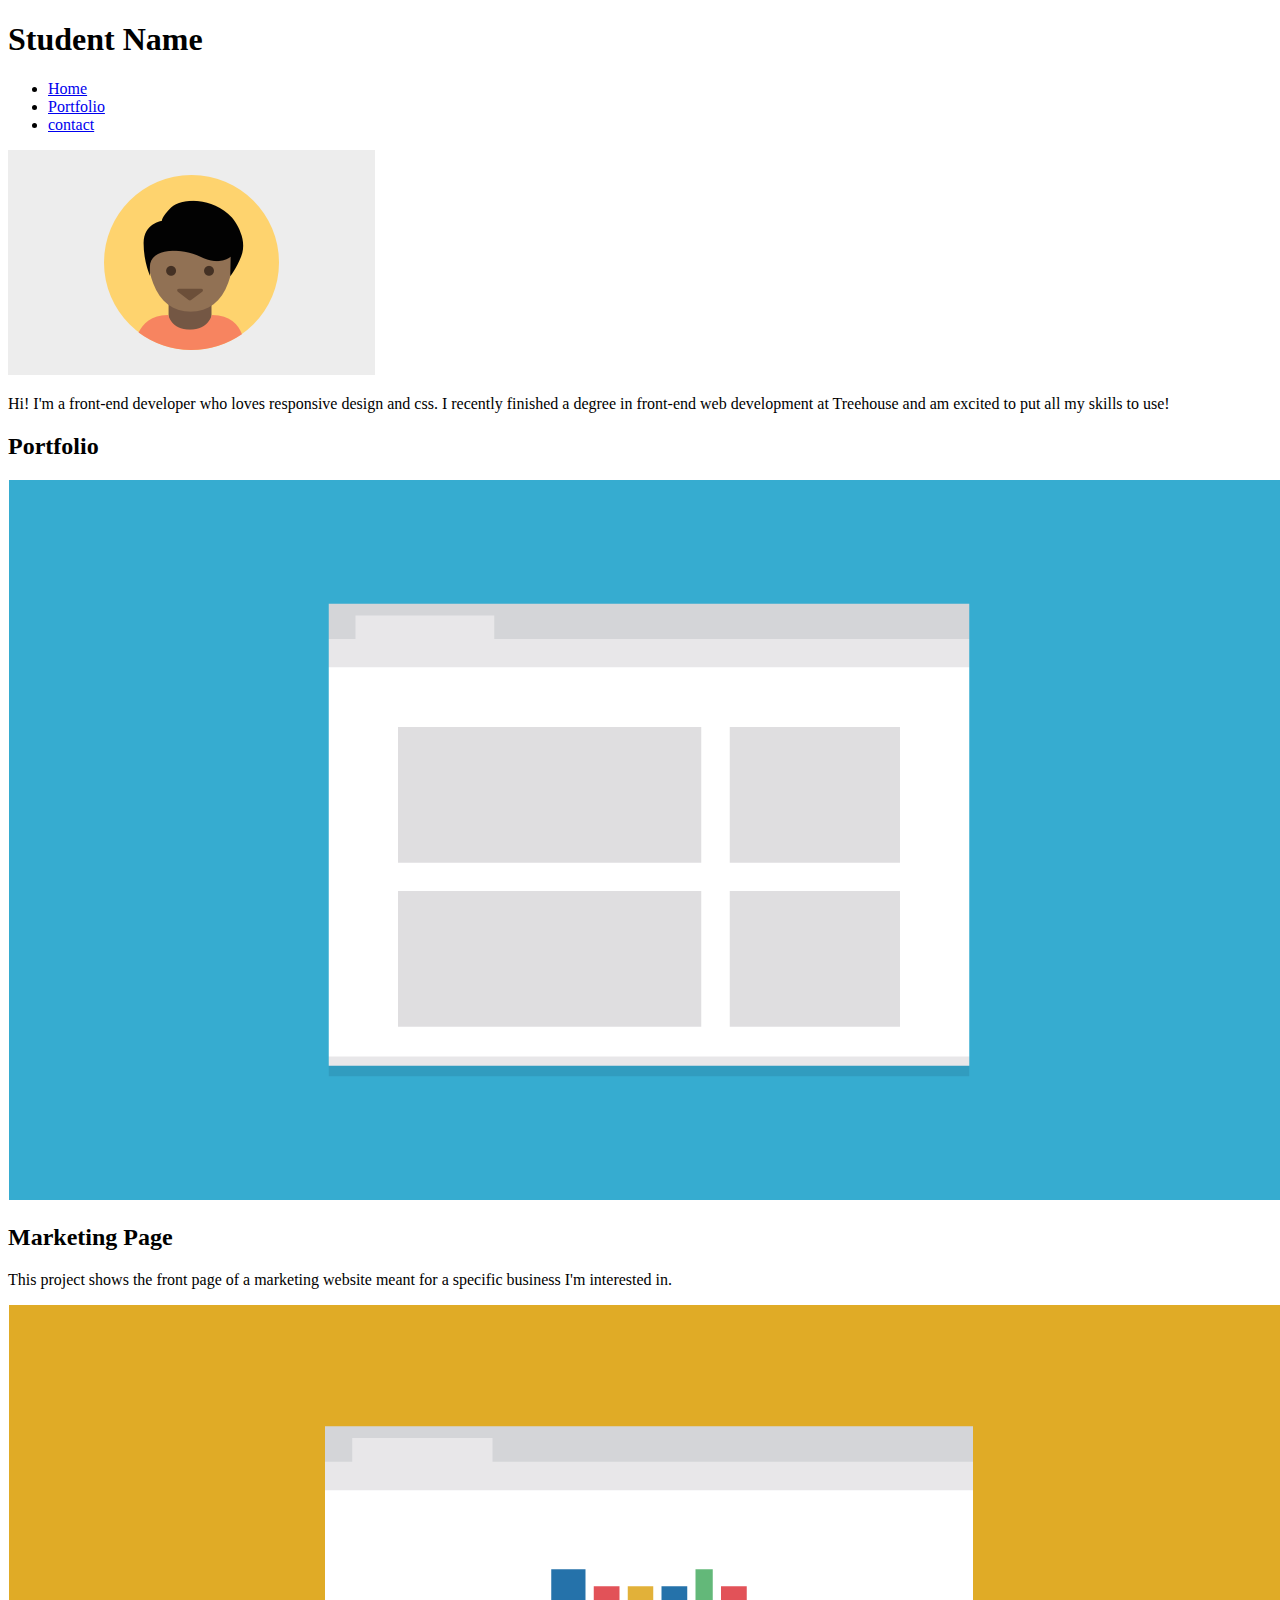
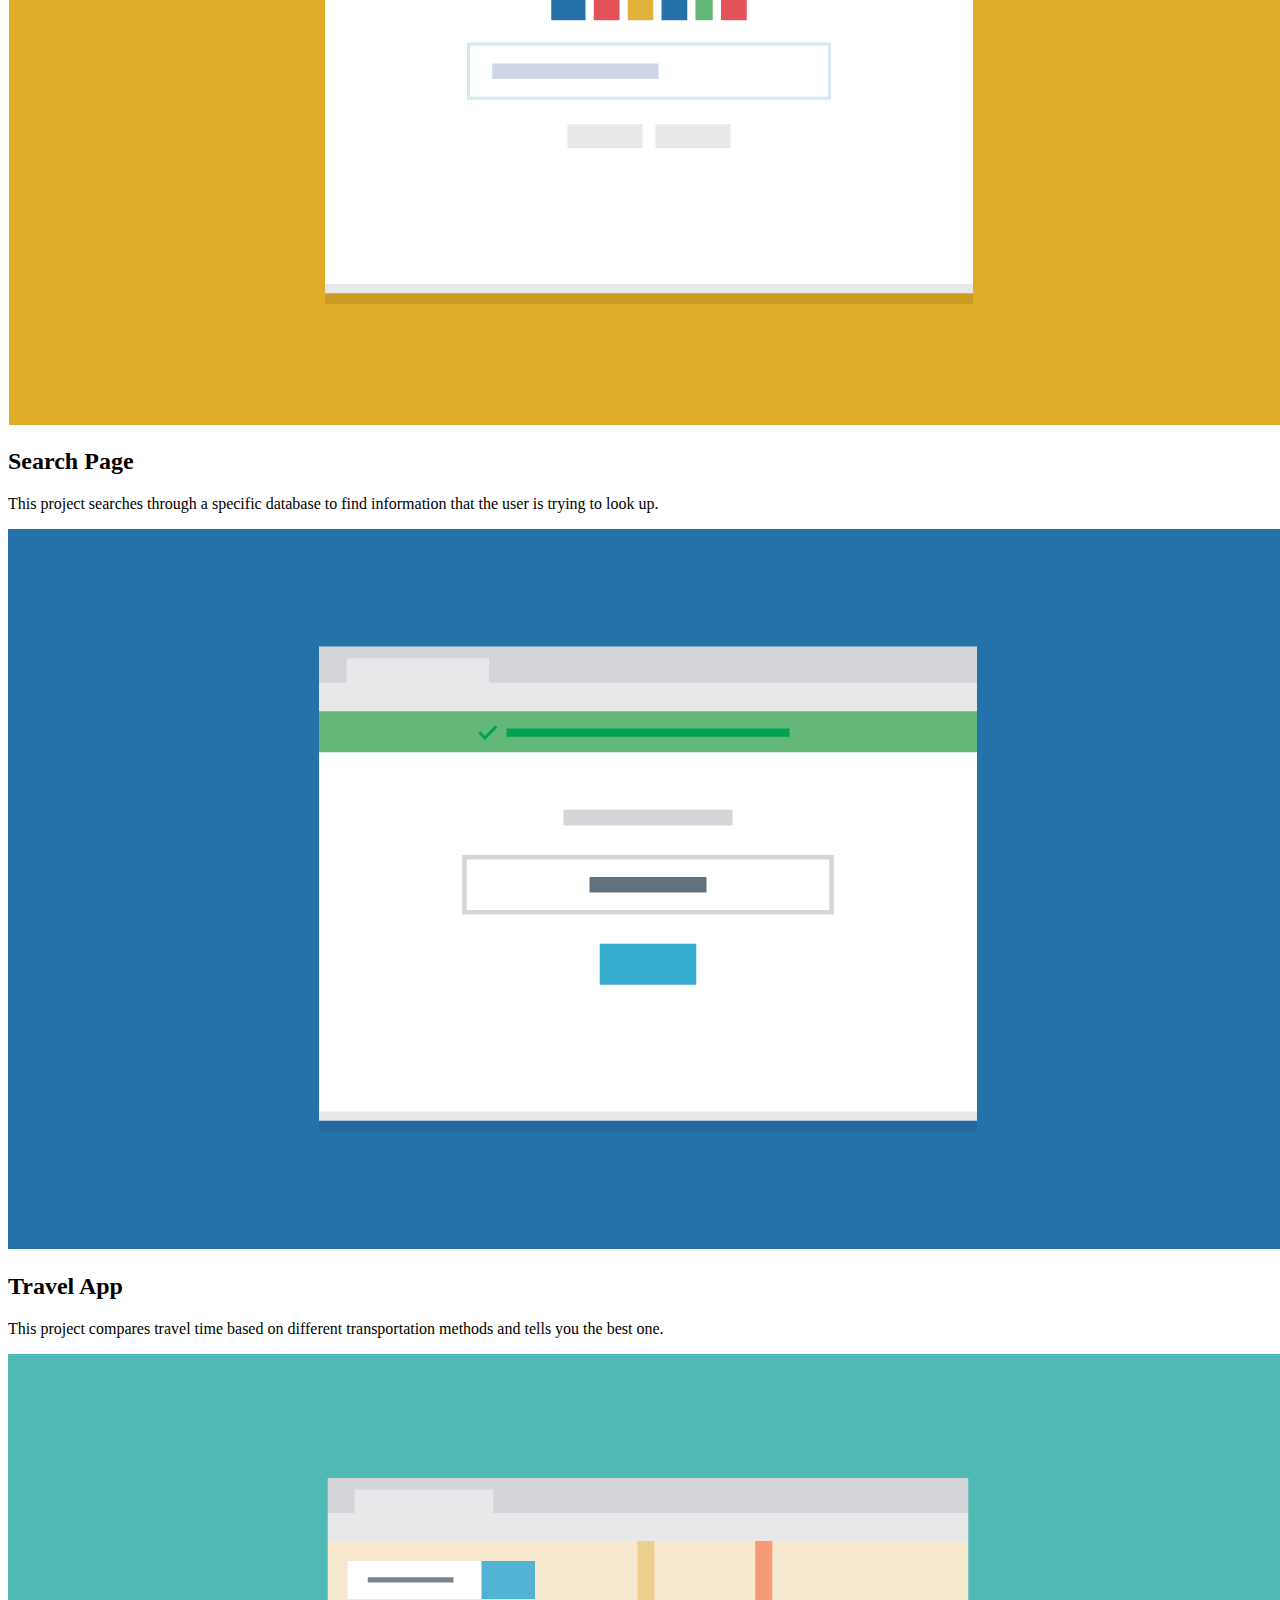
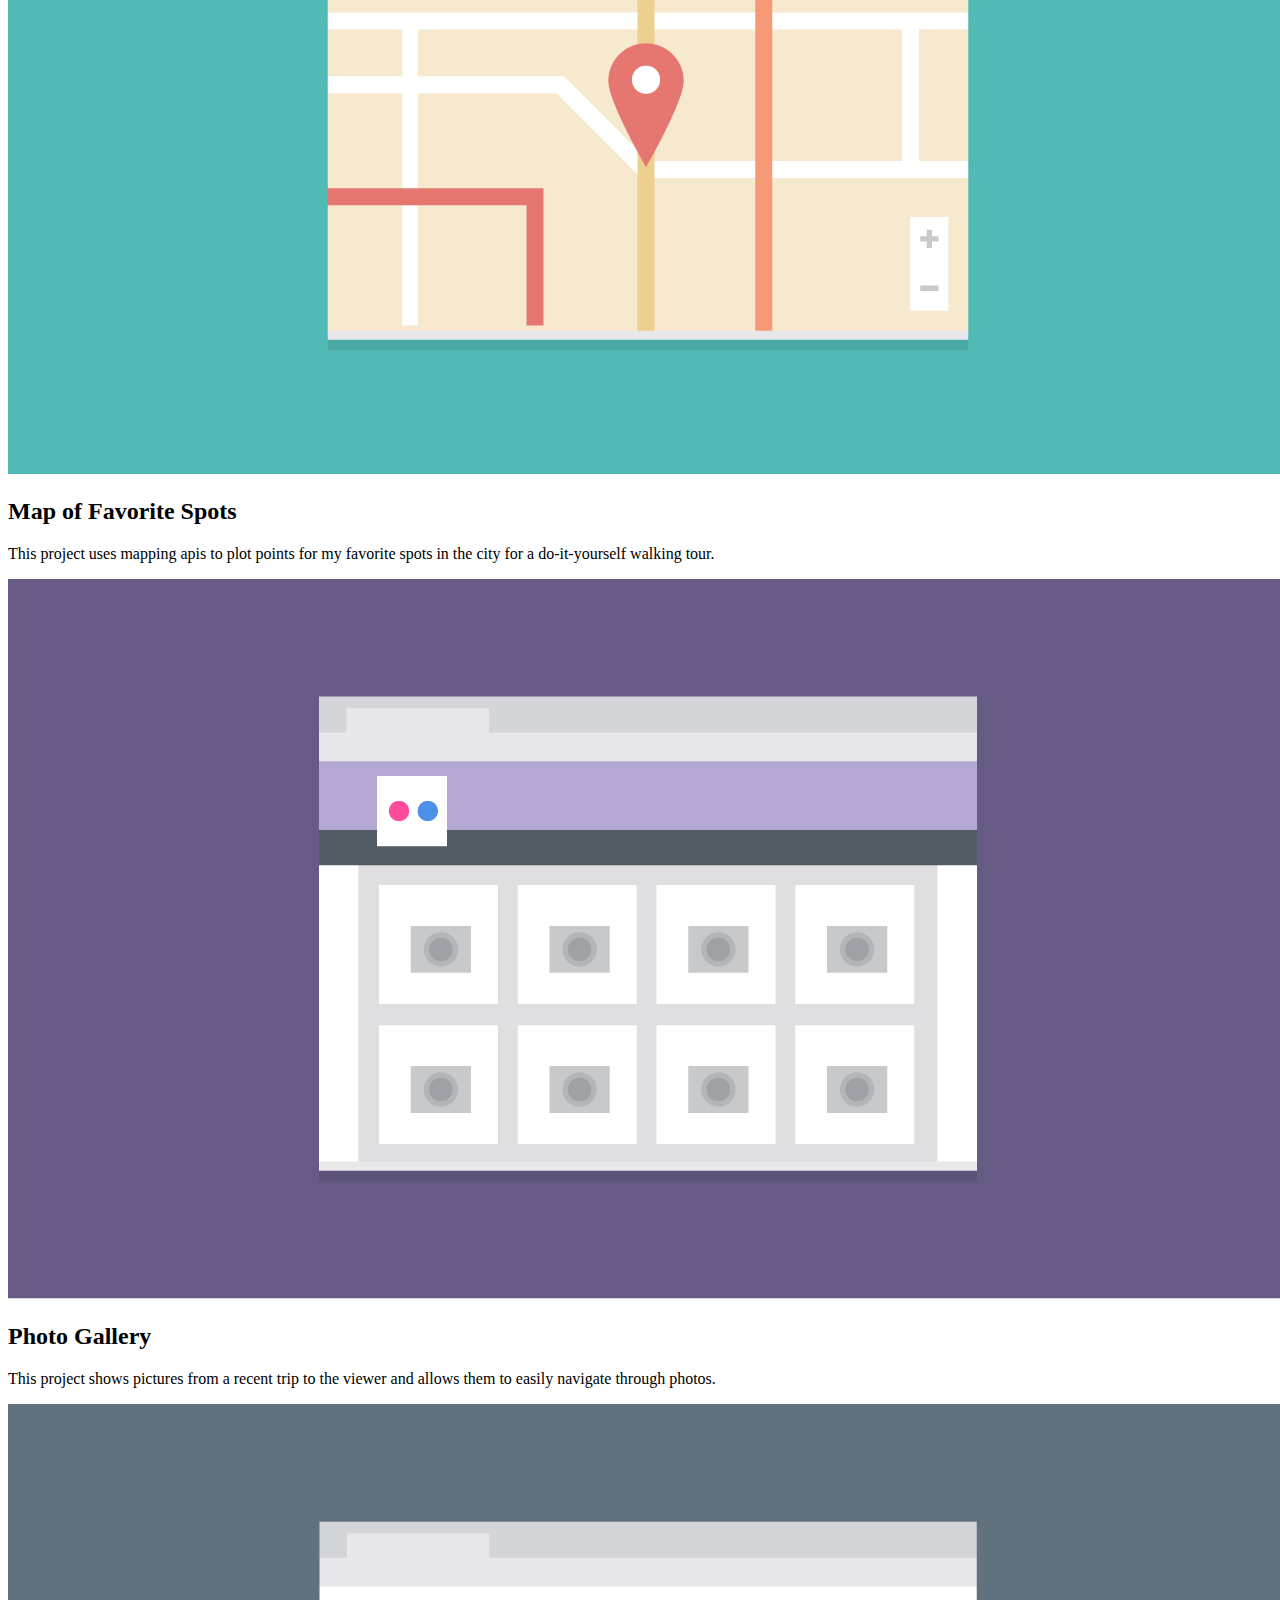
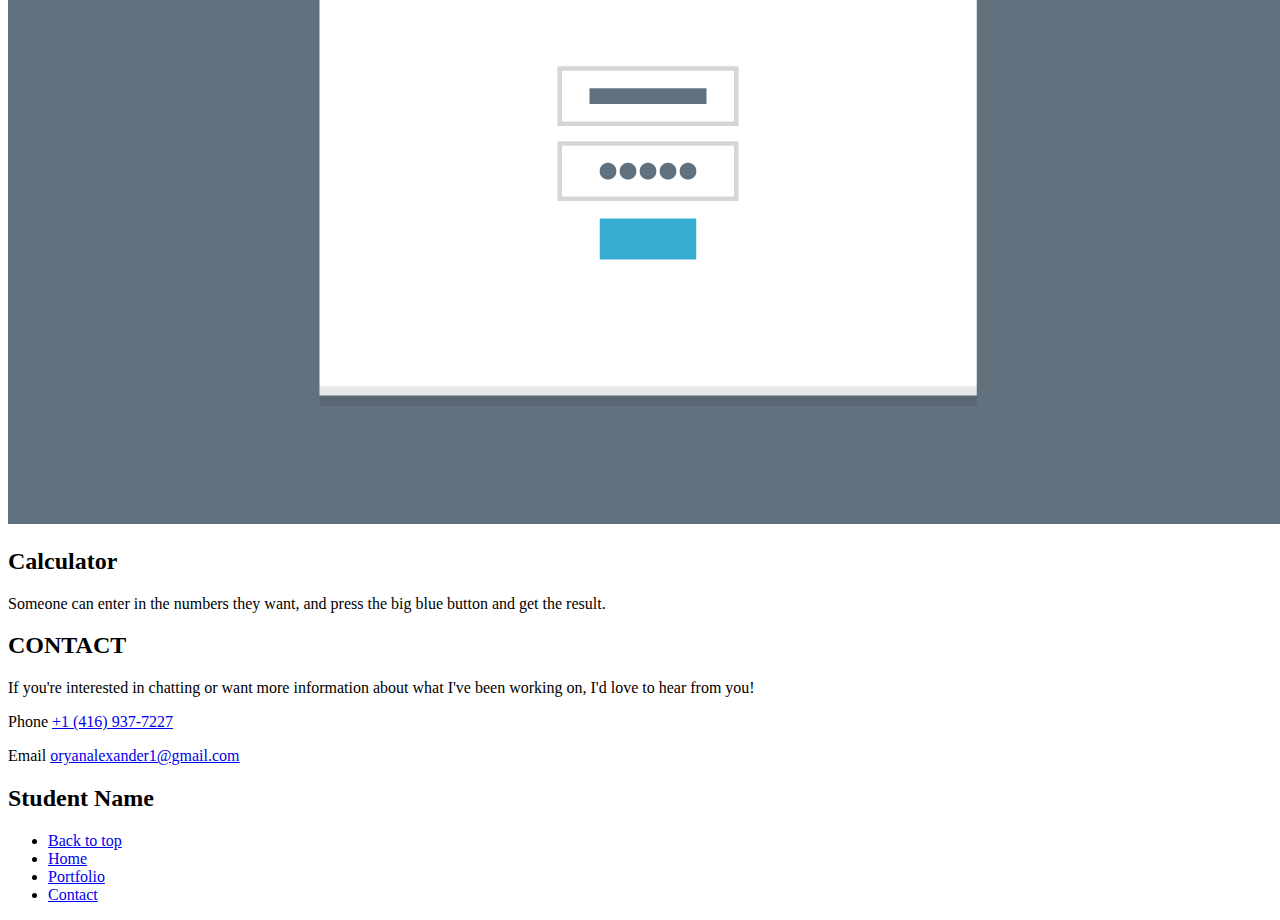
==== index.html @ 5a49d54a "Added structure to index.html" ====
<!DOCTYPE html>
<html lang="en">
  <head>
    <meta charset="UTF-8" />
    <meta name="viewport" content="width=device-width, initial-scale=1.0" />
    <link rel="stylesheet" href="css/styles.css" />
    <title>Responsive Layout</title>
  </head>
  <body>
    <!-- Header -->
    <header>
      <div>
        <h1>Student Name</h1>
        <!--Navigation-->
        <nav>
          <ul>
            <li><a href="#">Home</a></li>
            <li><a href="#">Portfolio</a></li>
            <li><a href="#">contact</a></li>
          </ul>
        </nav>
      </div>
      <!--Intro-->
      <div>
        <img src="images/responsive-layout-profile.png" alt="profile picture" />
        <p>
          Hi! I'm a front-end developer who loves responsive design and css. I
          recently finished a degree in front-end web development at Treehouse
          and am excited to put all my skills to use!
        </p>
      </div>
    </header>

    <!-- Main -->
    <main>
      <section>
        <h2>Portfolio</h2>
        <!--Portfolio-->
        <div>
          <img src="images/portfolio-1.png" alt="Marketing Page" />
          <h2>Marketing Page</h2>
          <p>
            This project shows the front page of a marketing website meant for a
            specific business I'm interested in.
          </p>
        </div>
        <div>
          <img src="images/portfolio-2.png" alt="Search Page" />
          <h2>Search Page</h2>
          <p>
            This project searches through a specific database to find
            information that the user is trying to look up.
          </p>
        </div>
        <div>
          <img src="images/portfolio-3.png" alt="Travel App" />
          <h2>Travel App</h2>
          <p>
            This project compares travel time based on different transportation
            methods and tells you the best one.
          </p>
        </div>
        <div>
          <img src="images/portfolio-4.png" alt="Map of Favorite Spots" />
          <h2>Map of Favorite Spots</h2>
          <p>
            This project uses mapping apis to plot points for my favorite spots
            in the city for a do-it-yourself walking tour.
          </p>
        </div>
        <div>
          <img src="images/portfolio-5.png" alt="Photo Gallery" />
          <h2>Photo Gallery</h2>
          <p>
            This project shows pictures from a recent trip to the viewer and
            allows them to easily navigate through photos.
          </p>
        </div>
        <div>
          <img src="images/portfolio-6.png" alt="Calculator" />
          <h2>Calculator</h2>
          <p>
            Someone can enter in the numbers they want, and press the big blue
            button and get the result.
          </p>
        </div>
      </section>
      <!--Contact-->
      <section class="contact">
        <h2>CONTACT</h2>
        <p>
          If you're interested in chatting or want more information about what
          I've been working on, I'd love to hear from you!
        </p>
        <p>Phone <a href="tel:14169377227">+1 (416) 937-7227</a></p>
        <p>
          Email
          <a href="mailto:oryanalexander1@gmail.com"
            >oryanalexander1@gmail.com</a
          >
        </p>
      </section>
    </main>

    <!-- Footer -->
    <footer>
      <h2>Student Name</h2>
      <!--Footer Nav-->
      <nav>
        <ul>
          <li><a href="#">Back to top</a></li>
          <li><a href="#">Home</a></li>
          <li><a href="#">Portfolio</a></li>
          <li><a href="#">Contact</a></li>
        </ul>
      </nav>
    </footer>
  </body>
</html>
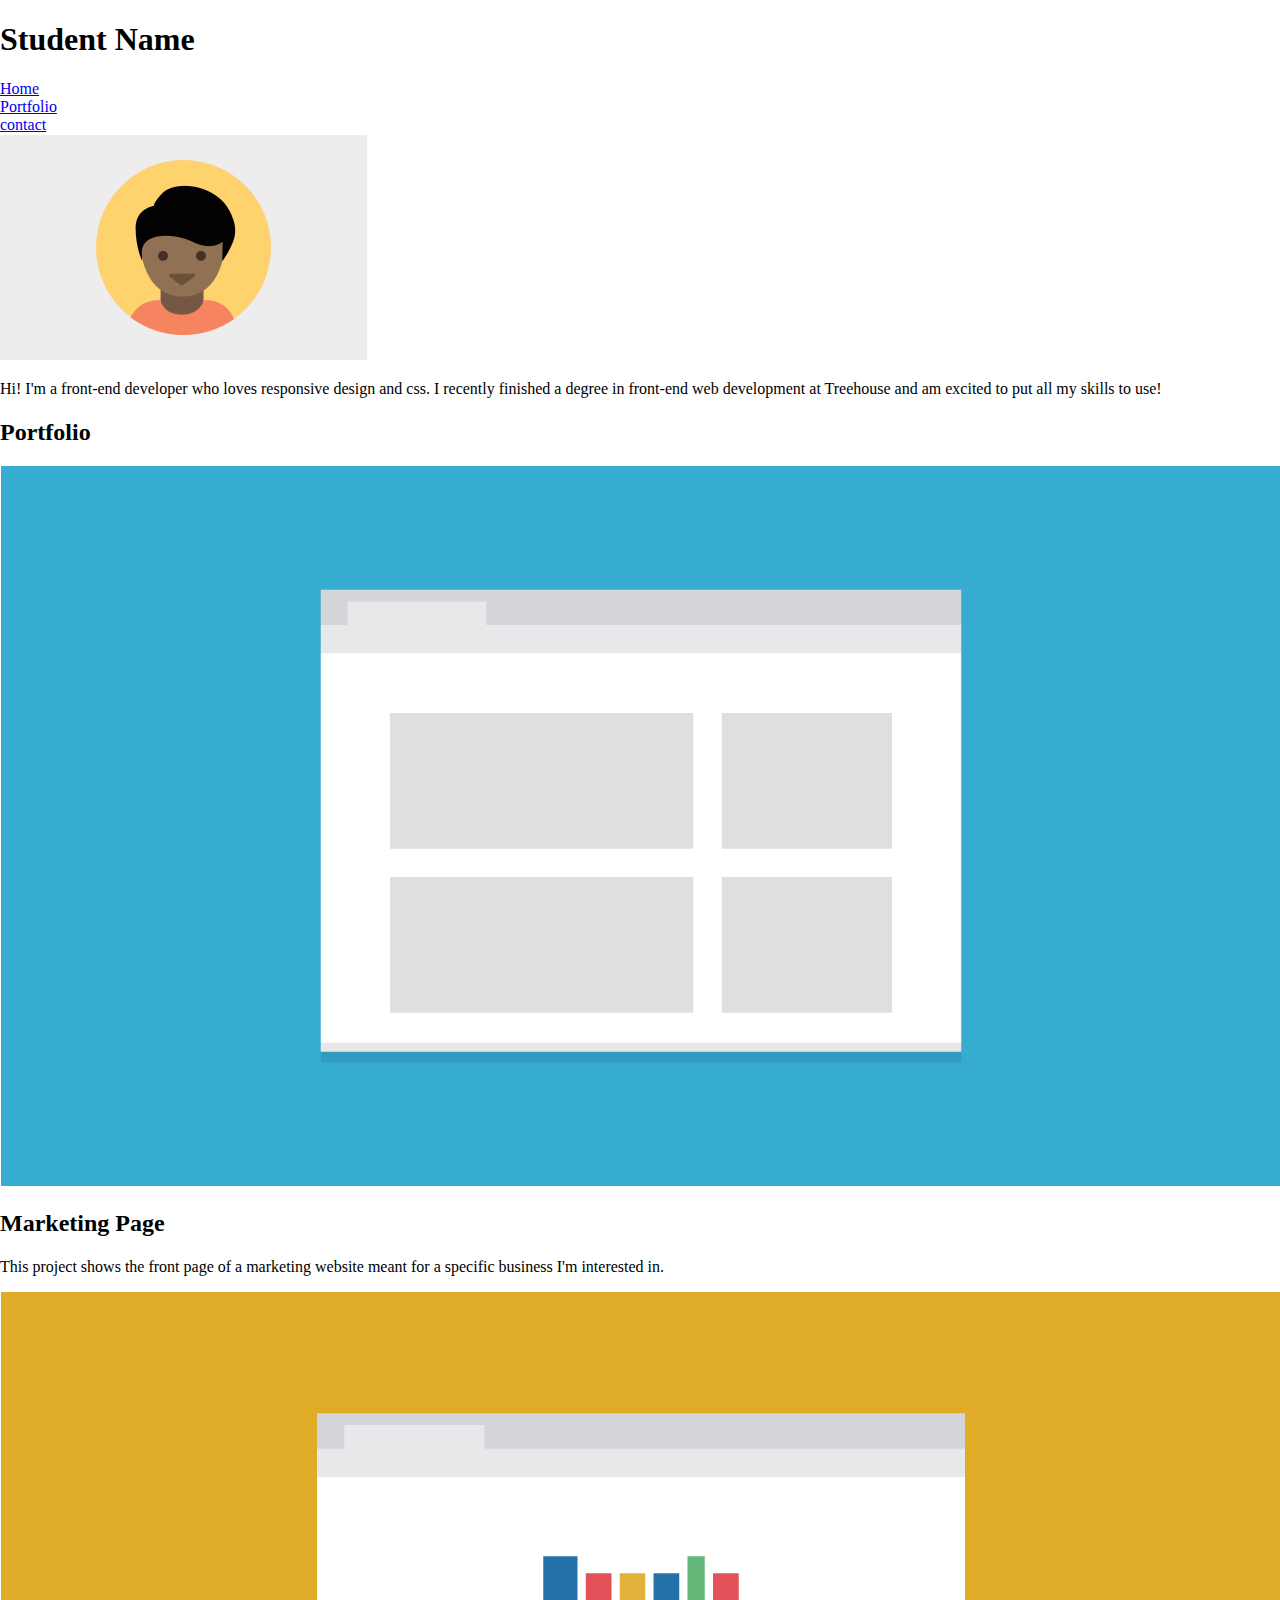
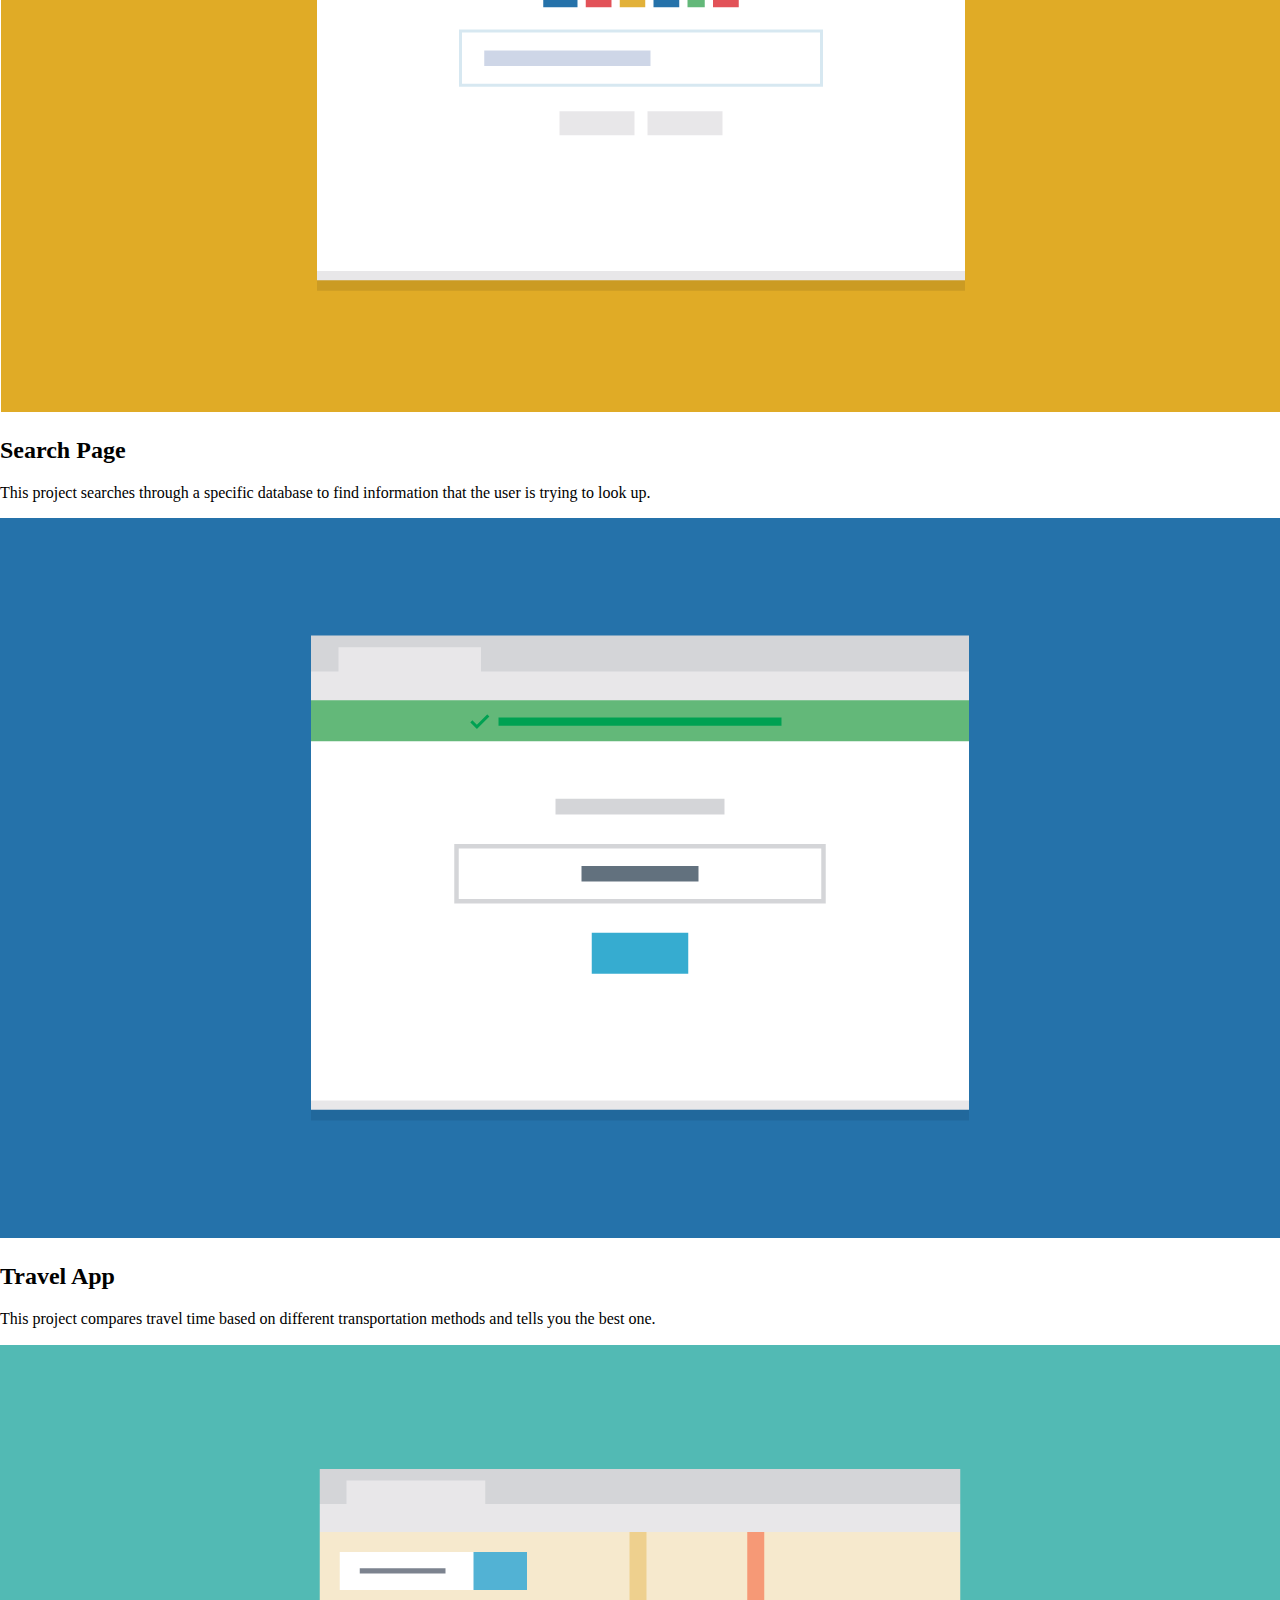
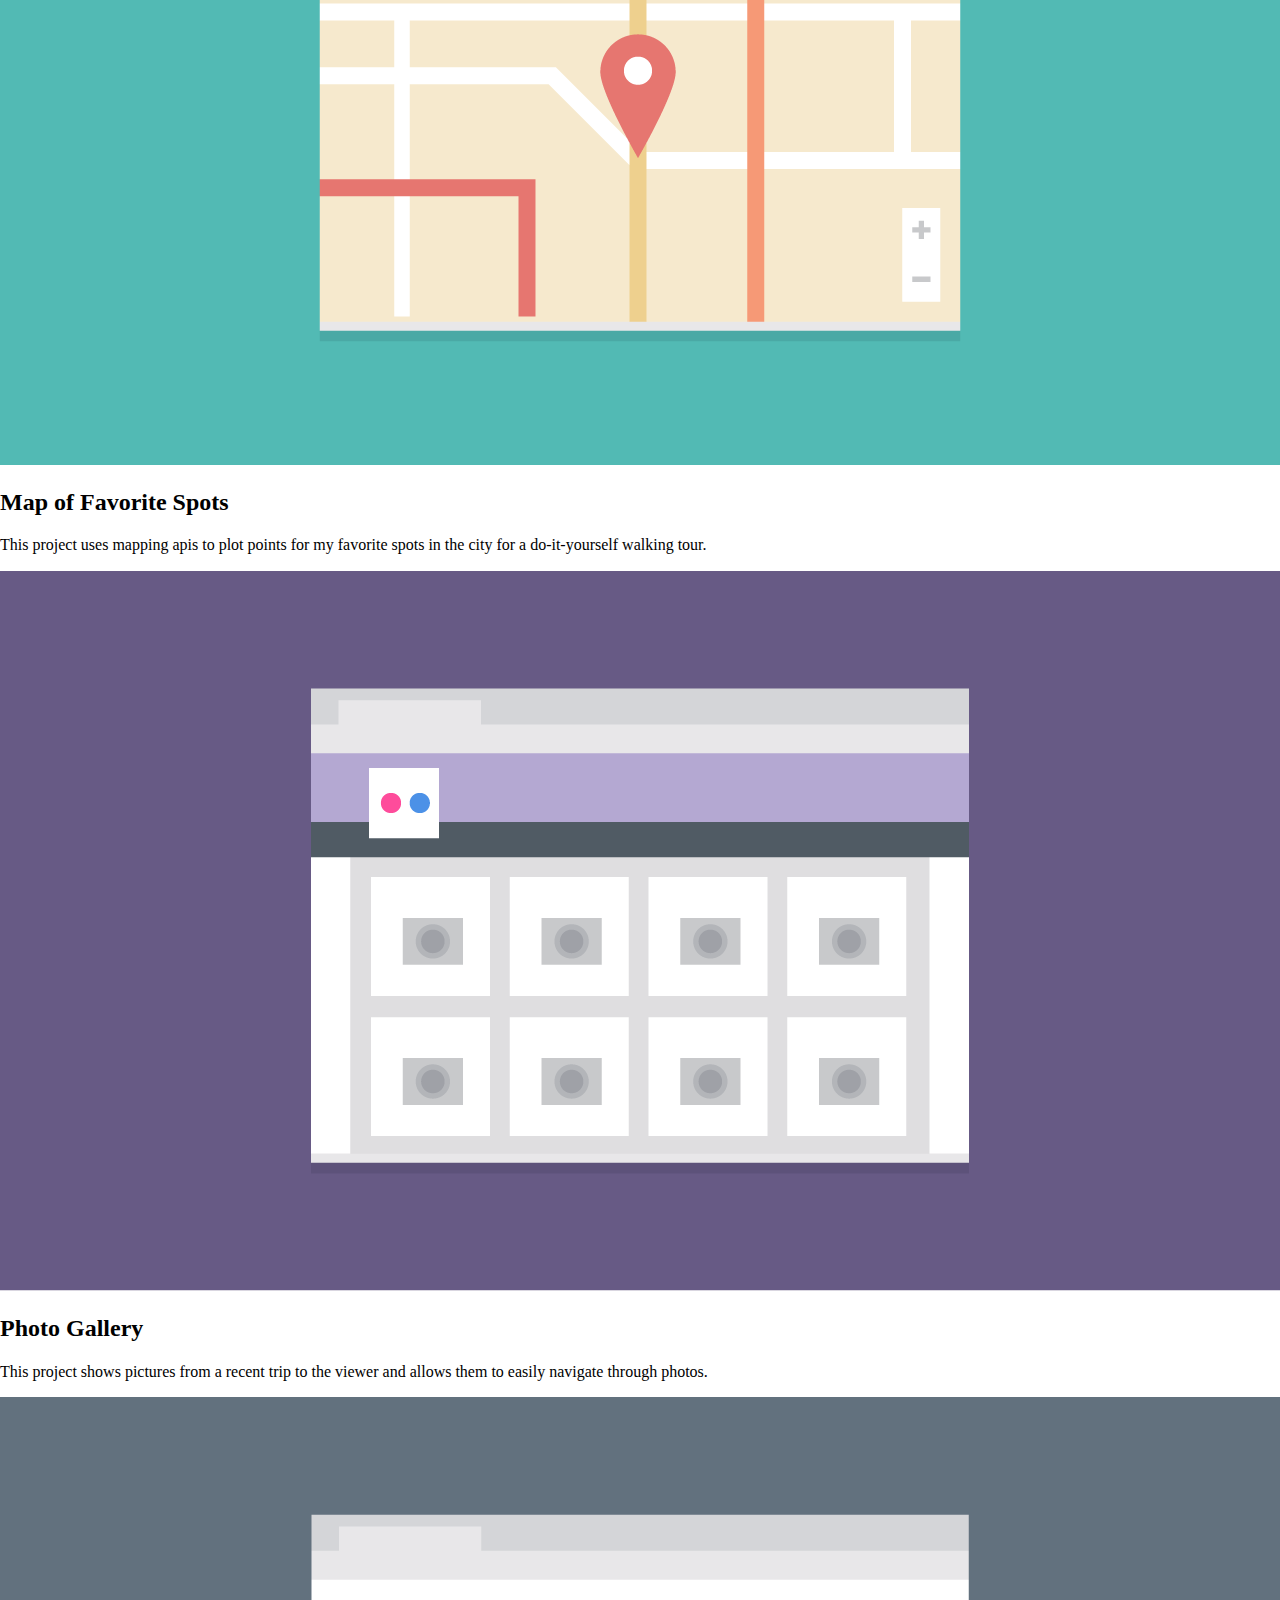
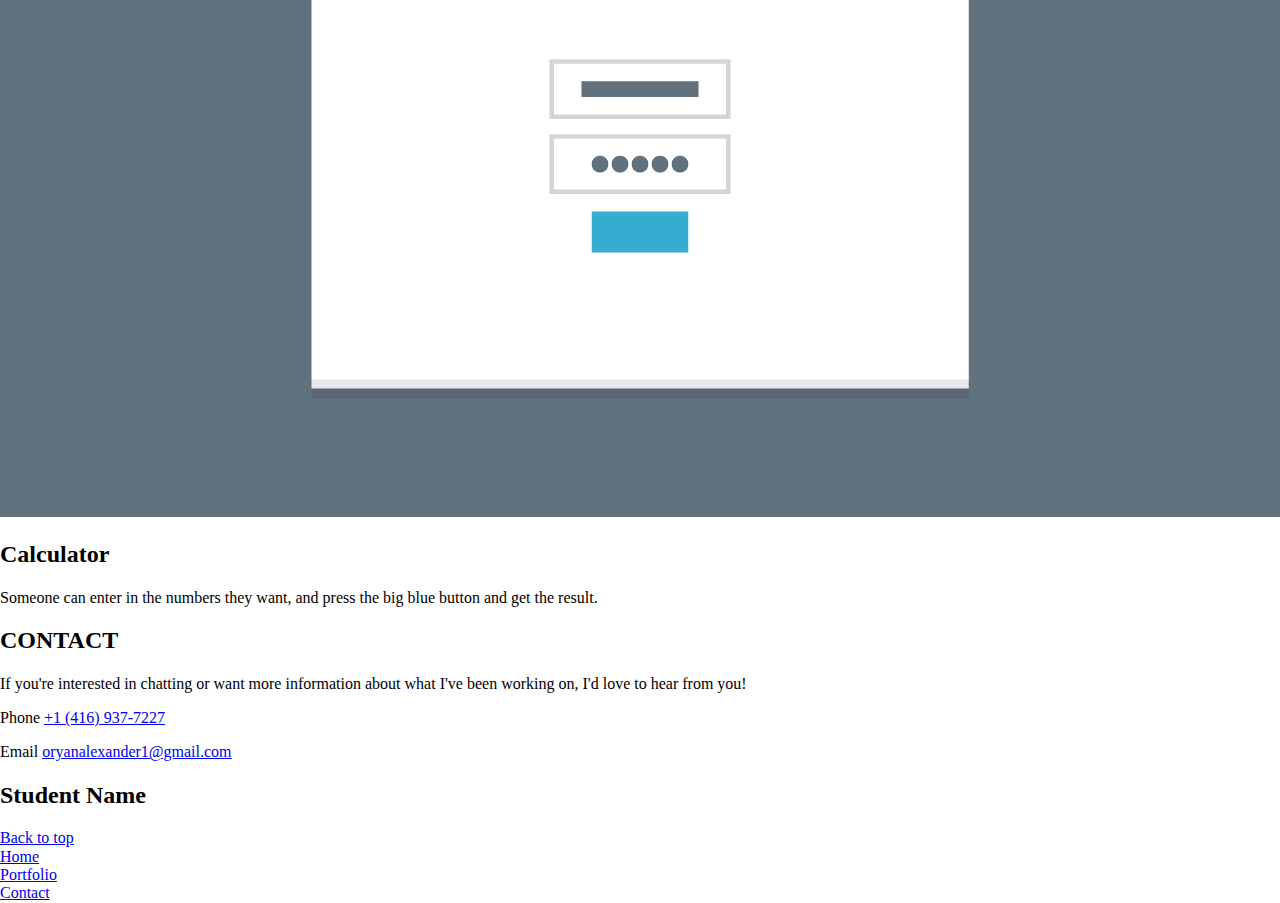
==== commit 633229ae: "updated index.html add normalize.css" ====
--- a/index.html
+++ b/index.html
@@ -3,25 +3,26 @@
   <head>
     <meta charset="UTF-8" />
     <meta name="viewport" content="width=device-width, initial-scale=1.0" />
+    <link rel="stylesheet" href="css/normalize.css" />
     <link rel="stylesheet" href="css/styles.css" />
     <title>Responsive Layout</title>
   </head>
   <body>
     <!-- Header -->
-    <header>
+    <header class="main-header">
       <div>
         <h1>Student Name</h1>
         <!--Navigation-->
         <nav>
-          <ul>
-            <li><a href="#">Home</a></li>
-            <li><a href="#">Portfolio</a></li>
-            <li><a href="#">contact</a></li>
+          <ul class="main-nav">
+            <li><a href="#top">Home</a></li>
+            <li><a href="#portfolio">Portfolio</a></li>
+            <li><a href="#contact">contact</a></li>
           </ul>
         </nav>
       </div>
       <!--Intro-->
-      <div>
+      <div class="intro">
         <img src="images/responsive-layout-profile.png" alt="profile picture" />
         <p>
           Hi! I'm a front-end developer who loves responsive design and css. I
@@ -33,85 +34,89 @@
 
     <!-- Main -->
     <main>
-      <section>
+      <section id="portfolio">
         <h2>Portfolio</h2>
         <!--Portfolio-->
-        <div>
-          <img src="images/portfolio-1.png" alt="Marketing Page" />
-          <h2>Marketing Page</h2>
-          <p>
-            This project shows the front page of a marketing website meant for a
-            specific business I'm interested in.
-          </p>
-        </div>
-        <div>
-          <img src="images/portfolio-2.png" alt="Search Page" />
-          <h2>Search Page</h2>
-          <p>
-            This project searches through a specific database to find
-            information that the user is trying to look up.
-          </p>
-        </div>
-        <div>
-          <img src="images/portfolio-3.png" alt="Travel App" />
-          <h2>Travel App</h2>
-          <p>
-            This project compares travel time based on different transportation
-            methods and tells you the best one.
-          </p>
-        </div>
-        <div>
-          <img src="images/portfolio-4.png" alt="Map of Favorite Spots" />
-          <h2>Map of Favorite Spots</h2>
-          <p>
-            This project uses mapping apis to plot points for my favorite spots
-            in the city for a do-it-yourself walking tour.
-          </p>
-        </div>
-        <div>
-          <img src="images/portfolio-5.png" alt="Photo Gallery" />
-          <h2>Photo Gallery</h2>
-          <p>
-            This project shows pictures from a recent trip to the viewer and
-            allows them to easily navigate through photos.
-          </p>
-        </div>
-        <div>
-          <img src="images/portfolio-6.png" alt="Calculator" />
-          <h2>Calculator</h2>
-          <p>
-            Someone can enter in the numbers they want, and press the big blue
-            button and get the result.
-          </p>
+        <div class="project-wrapper">
+          <div>
+            <img src="images/portfolio-1.png" alt="Marketing Page" />
+            <h2>Marketing Page</h2>
+            <p>
+              This project shows the front page of a marketing website meant for
+              a specific business I'm interested in.
+            </p>
+          </div>
+          <div>
+            <img src="images/portfolio-2.png" alt="Search Page" />
+            <h2>Search Page</h2>
+            <p>
+              This project searches through a specific database to find
+              information that the user is trying to look up.
+            </p>
+          </div>
+          <div>
+            <img src="images/portfolio-3.png" alt="Travel App" />
+            <h2>Travel App</h2>
+            <p>
+              This project compares travel time based on different
+              transportation methods and tells you the best one.
+            </p>
+          </div>
+          <div>
+            <img src="images/portfolio-4.png" alt="Map of Favorite Spots" />
+            <h2>Map of Favorite Spots</h2>
+            <p>
+              This project uses mapping apis to plot points for my favorite
+              spots in the city for a do-it-yourself walking tour.
+            </p>
+          </div>
+          <div>
+            <img src="images/portfolio-5.png" alt="Photo Gallery" />
+            <h2>Photo Gallery</h2>
+            <p>
+              This project shows pictures from a recent trip to the viewer and
+              allows them to easily navigate through photos.
+            </p>
+          </div>
+          <div>
+            <img src="images/portfolio-6.png" alt="Calculator" />
+            <h2>Calculator</h2>
+            <p>
+              Someone can enter in the numbers they want, and press the big blue
+              button and get the result.
+            </p>
+          </div>
         </div>
       </section>
       <!--Contact-->
-      <section class="contact">
-        <h2>CONTACT</h2>
-        <p>
-          If you're interested in chatting or want more information about what
-          I've been working on, I'd love to hear from you!
-        </p>
-        <p>Phone <a href="tel:14169377227">+1 (416) 937-7227</a></p>
-        <p>
-          Email
-          <a href="mailto:oryanalexander1@gmail.com"
-            >oryanalexander1@gmail.com</a
-          >
-        </p>
-      </section>
+      <div class="contact">
+        <section id="contact">
+          <h2>CONTACT</h2>
+          <p>
+            If you're interested in chatting or want more information about what
+            I've been working on, I'd love to hear from you!
+          </p>
+          <p>Phone <a href="tel:14169377227">+1 (416) 937-7227</a></p>
+          <p>
+            Email
+            <a href="mailto:oryanalexander1@gmail.com"
+              >oryanalexander1@gmail.com</a
+            >
+          </p>
+        </section>
+      </div>
     </main>
 
     <!-- Footer -->
-    <footer>
+    <footer class="main-footer">
       <h2>Student Name</h2>
       <!--Footer Nav-->
       <nav>
-        <ul>
-          <li><a href="#">Back to top</a></li>
-          <li><a href="#">Home</a></li>
-          <li><a href="#">Portfolio</a></li>
-          <li><a href="#">Contact</a></li>
+        <ul class="footer-nav">
+          <li><a href="#top">Back to top</a></li>
+          <li><a href="#top">Home</a></li>
+          <li><a href="#portfolio">Portfolio</a></li>
+          <li><a href="#contact">Contact</a></li>
         </ul>
       </nav>
     </footer>
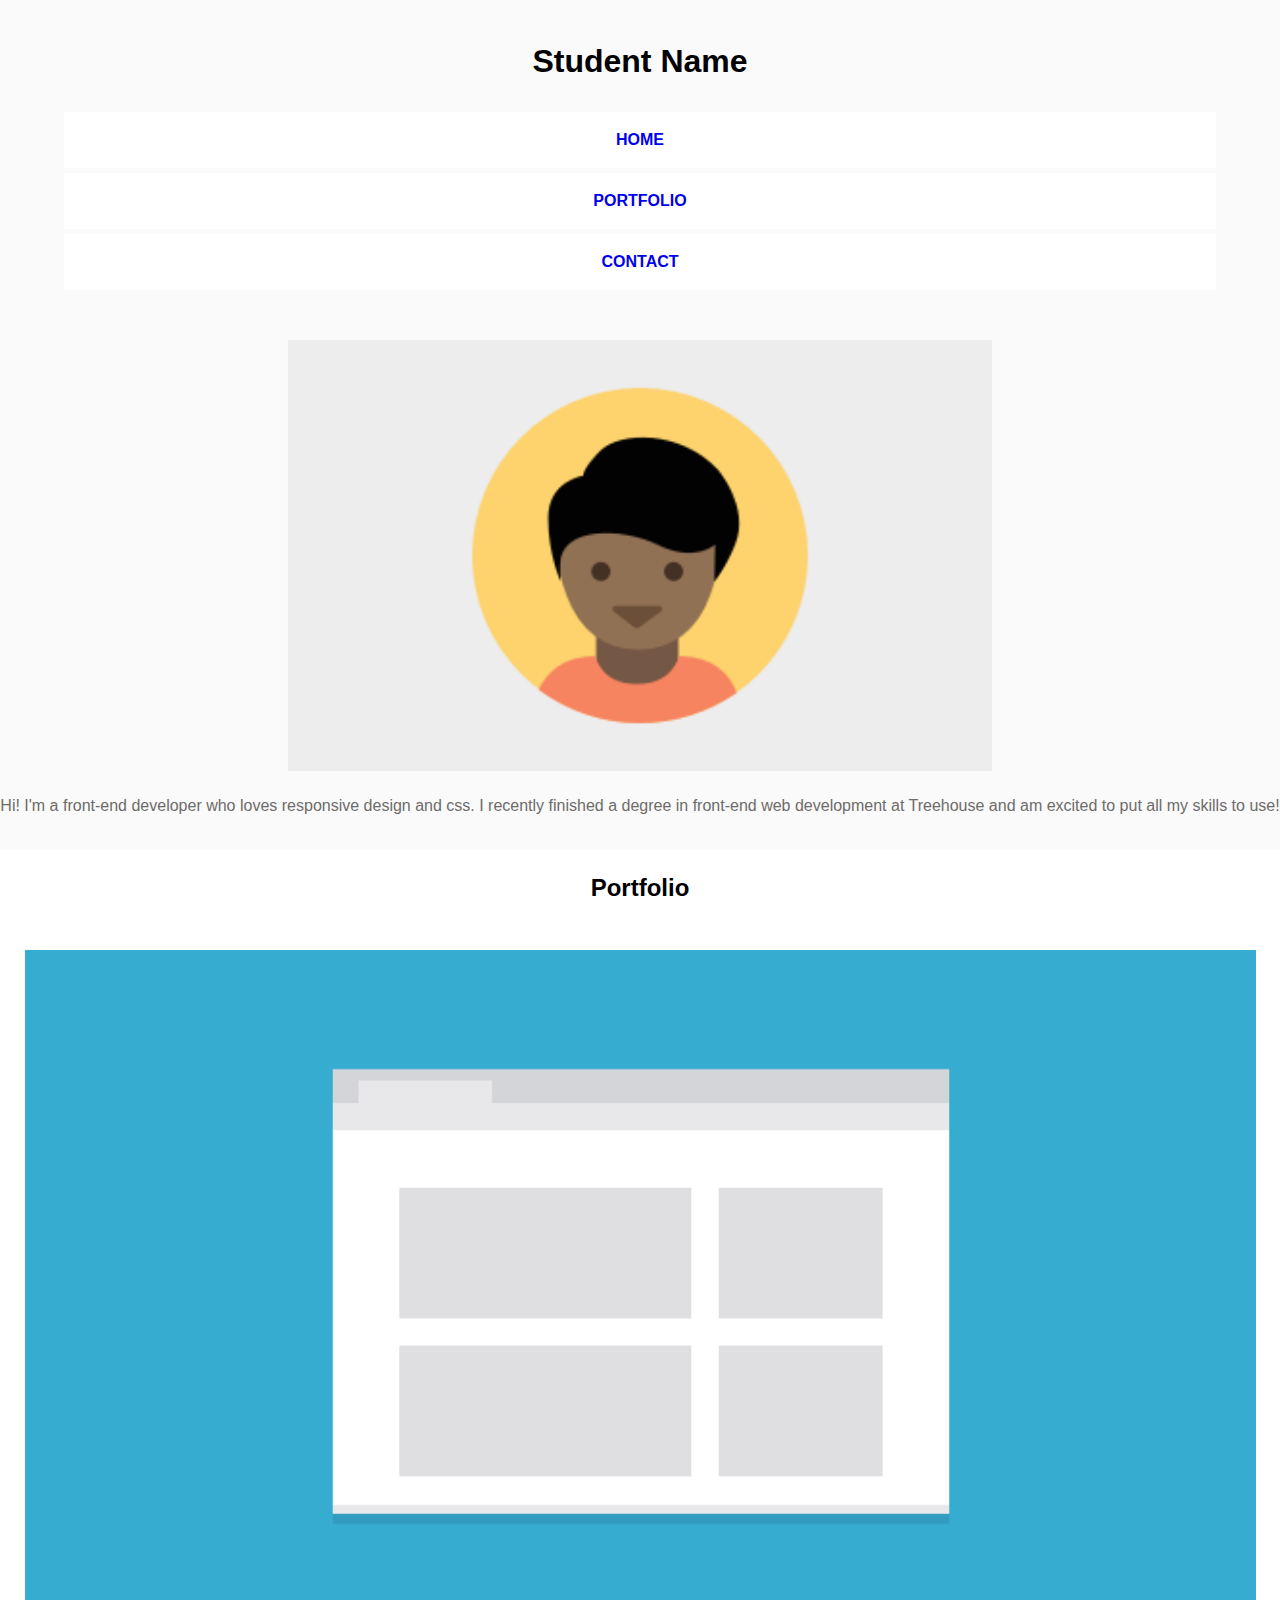
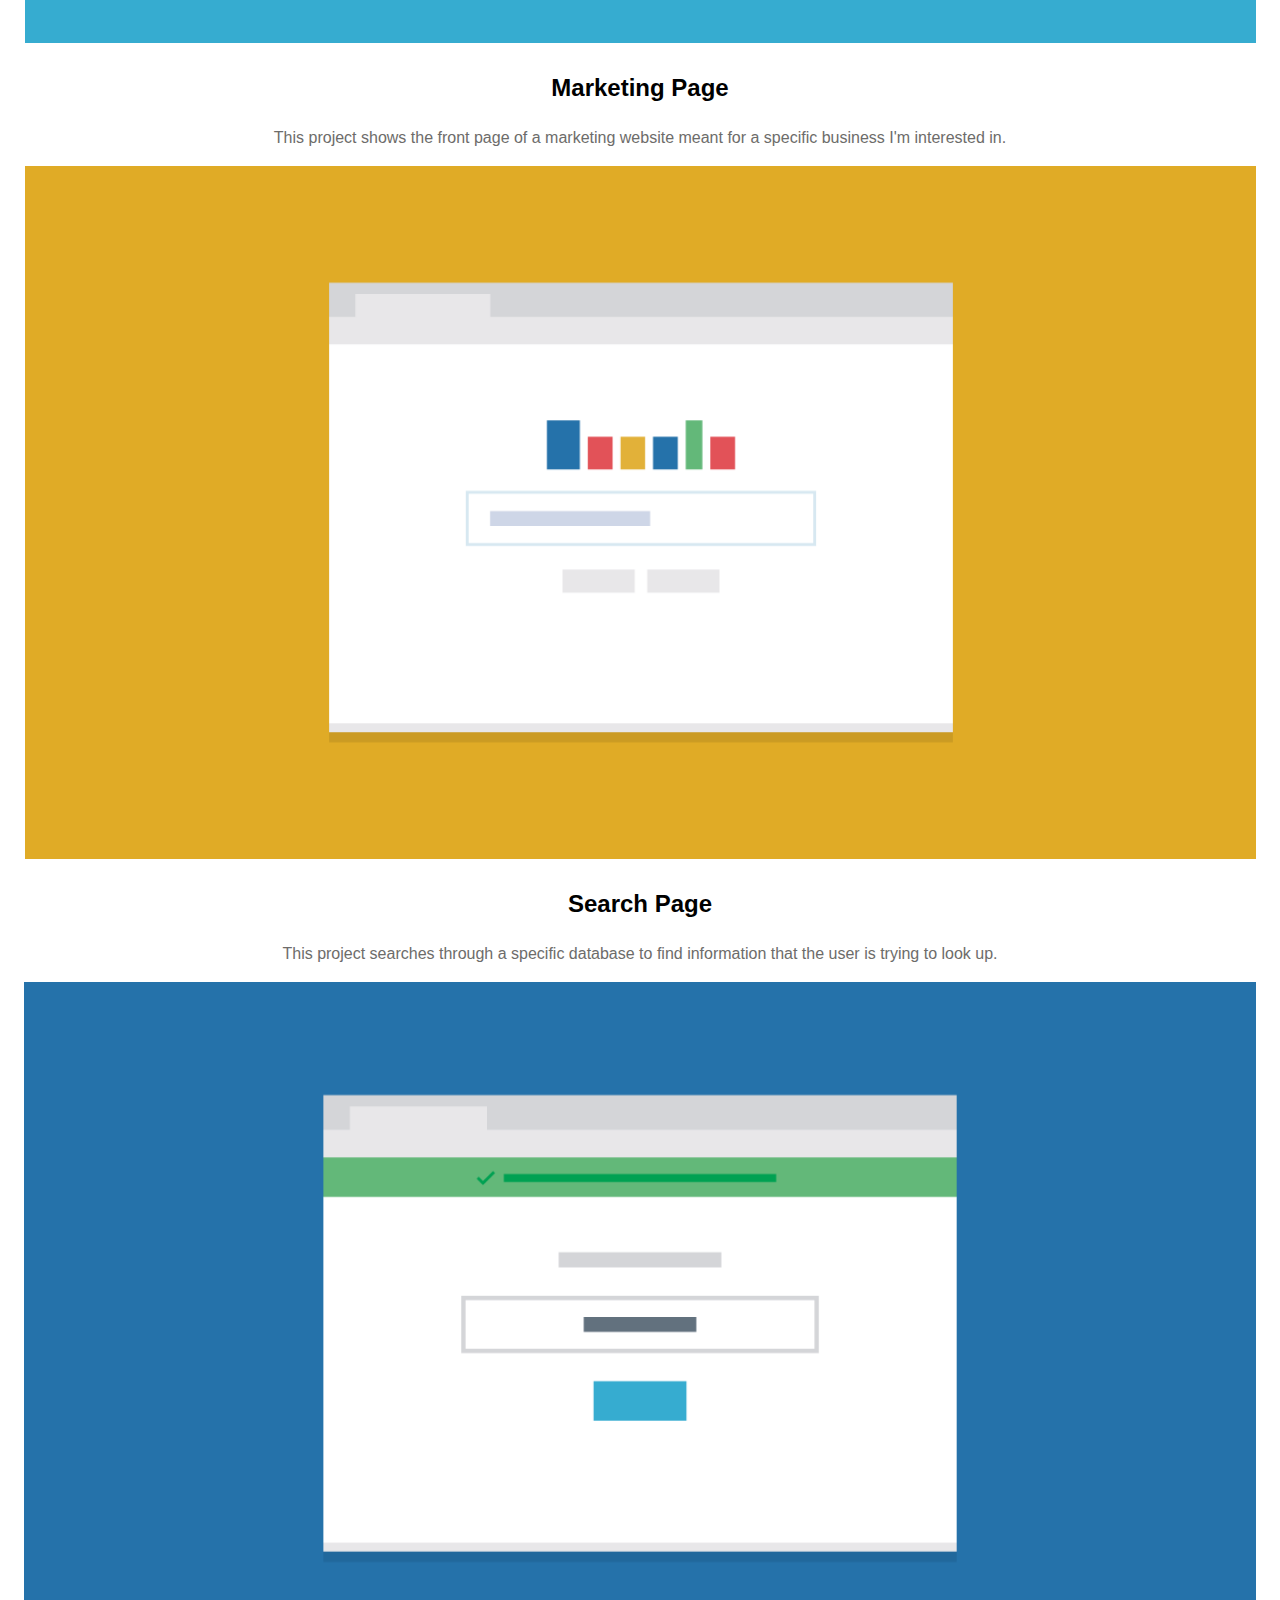
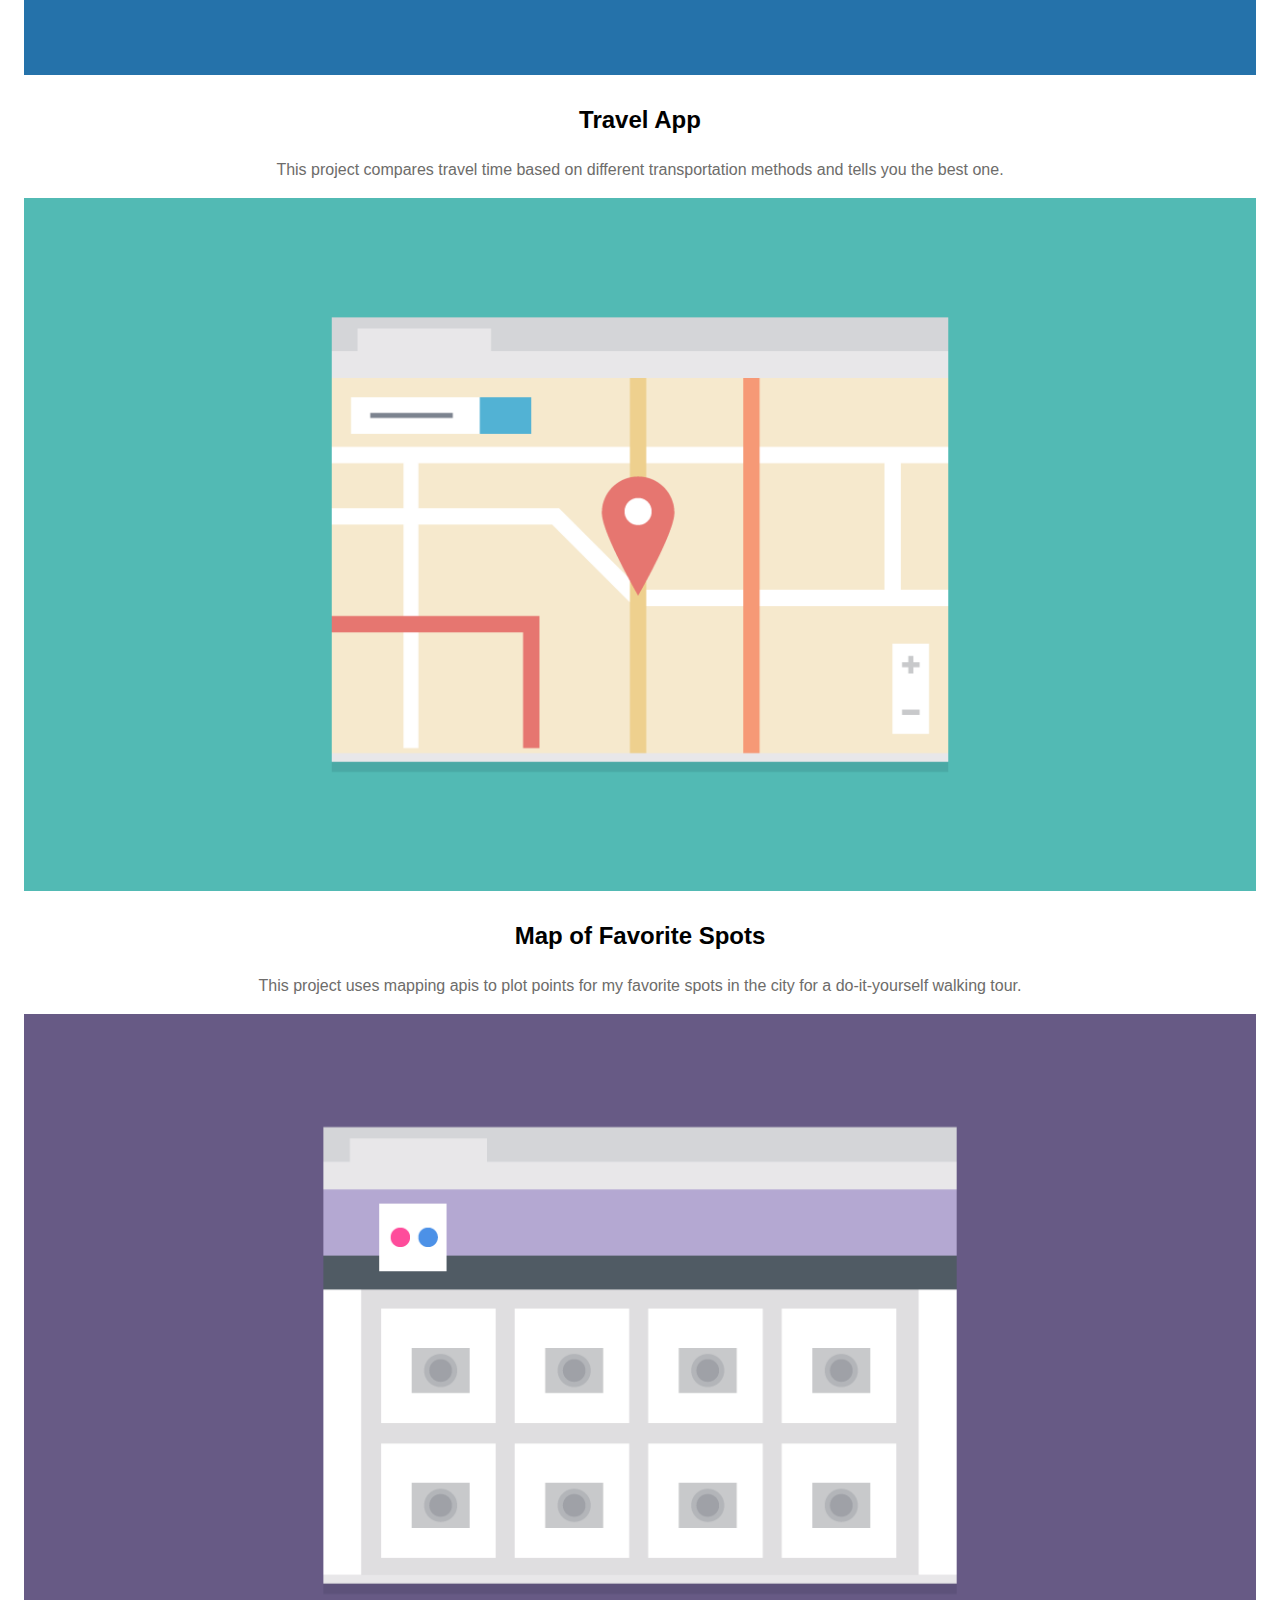
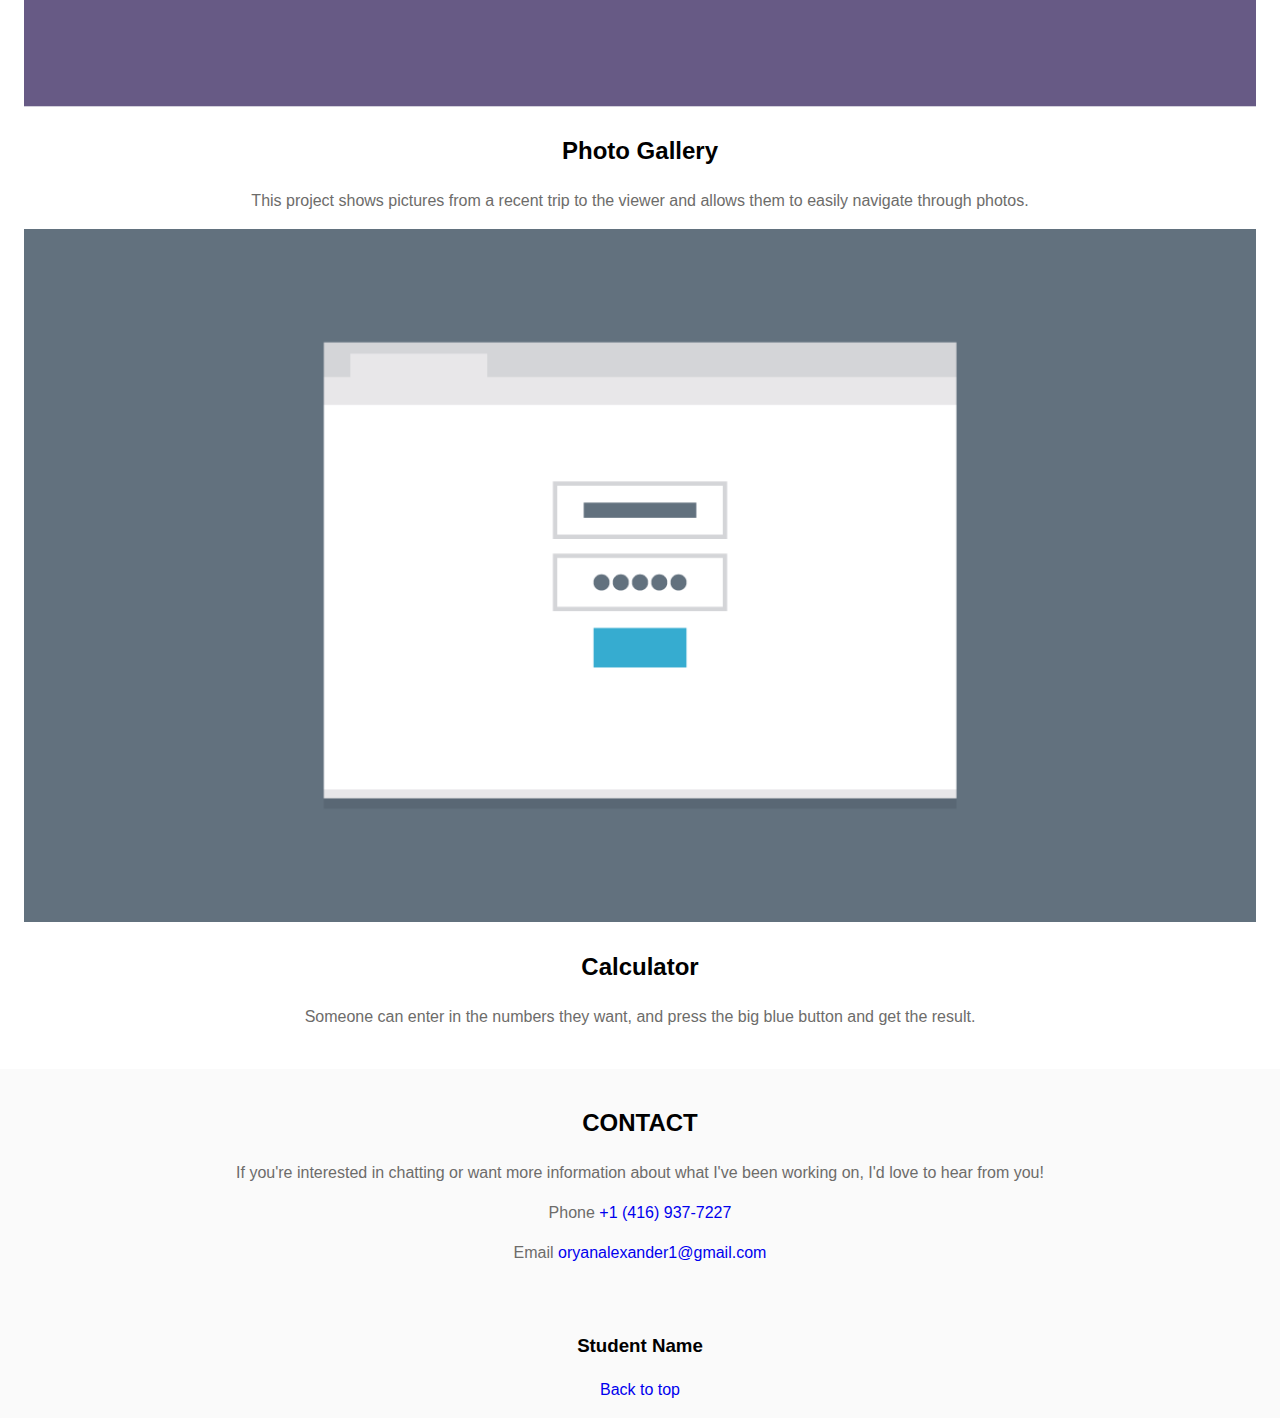
==== commit 530be9dc: "update css files" ====
--- a/index.html
+++ b/index.html
@@ -10,12 +10,12 @@
   <body>
     <!-- Header -->
     <header class="main-header">
-      <div>
-        <h1>Student Name</h1>
+      <div id="home">
+        <h1 class="site-name">Student Name</h1>
         <!--Navigation-->
         <nav>
           <ul class="main-nav">
-            <li><a href="#top">Home</a></li>
+            <li><a href="#home">Home</a></li>
             <li><a href="#portfolio">Portfolio</a></li>
             <li><a href="#contact">contact</a></li>
           </ul>
@@ -89,8 +89,8 @@
         </div>
       </section>
       <!--Contact-->
-      <div class="contact">
-        <section id="contact">
+      <div id="contact" class="contact">
+        <section>
           <h2>CONTACT</h2>
           <p>
             If you're interested in chatting or want more information about what
@@ -109,14 +109,14 @@
 
     <!-- Footer -->
     <footer class="main-footer">
-      <h2>Student Name</h2>
+      <h3>Student Name</h3>
       <!--Footer Nav-->
       <nav>
         <ul class="footer-nav">
           <li><a href="#top">Back to top</a></li>
-          <li><a href="#top">Home</a></li>
-          <li><a href="#portfolio">Portfolio</a></li>
-          <li><a href="#contact">Contact</a></li>
+          <li class="desktop"><a href="#home">Home</a></li>
+          <li class="desktop"><a href="#portfolio">Portfolio</a></li>
+          <li class="desktop"><a href="#contact">Contact</a></li>
         </ul>
       </nav>
     </footer>
--- a/css/styles.css
+++ b/css/styles.css
@@ -0,0 +1,91 @@
+/* || Base style */
+
+html {
+  box-sizing: border-box;
+}
+
+*,
+*::before,
+*::after {
+  box-sizing: inherit;
+}
+
+body {
+  font: normal 1em/1.5 "helvetica neue", helvetica, arial, sans-serif;
+  text-align: center;
+  margin: 0;
+}
+
+.main-header,
+.contact,
+.main-footer {
+  background-color: #fafafa;
+}
+
+p {
+  color: #6d6c6a;
+}
+
+a {
+  text-decoration: none;
+}
+
+a:link {
+}
+
+a:visited {
+}
+
+a:hover {
+}
+
+a:focus {
+}
+
+a:active {
+}
+
+/* || Base Layout */
+
+.project-wrapper {
+  padding: 1.5em;
+}
+
+.main-header,
+.contact,
+.main-footer {
+  padding: 1em 0;
+}
+
+.main-nav {
+  text-transform: uppercase;
+  display: inline-block;
+  width: 90%;
+  font-weight: bold;
+}
+
+.main-nav li {
+  background-color: #fff;
+  padding: 1em;
+  margin-top: 5px;
+}
+
+.main-nav li a {
+  display: block;
+}
+
+.intro img {
+  width: 55%;
+  margin-top: 50px;
+}
+
+.intro p {
+}
+
+img {
+  max-width: 100%;
+}
+
+.footer-nav .desktop {
+  display: none;
+}
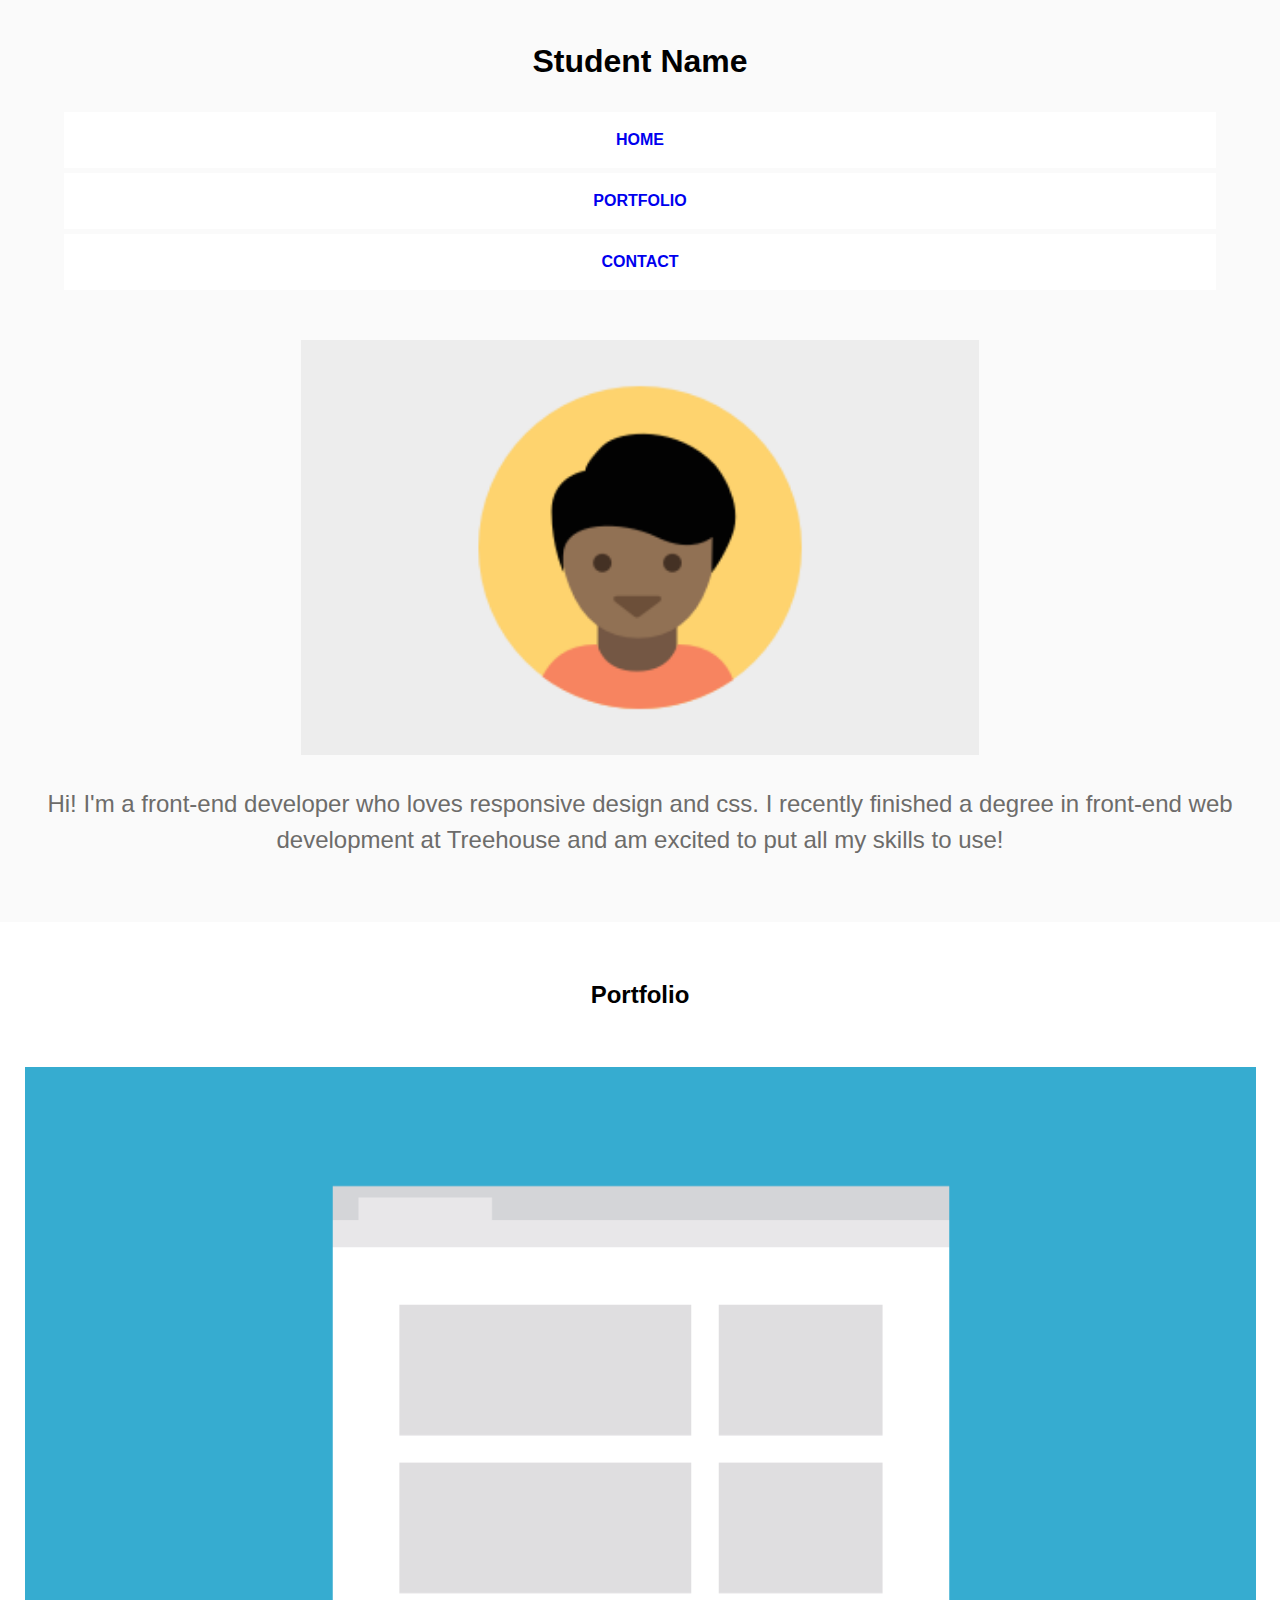
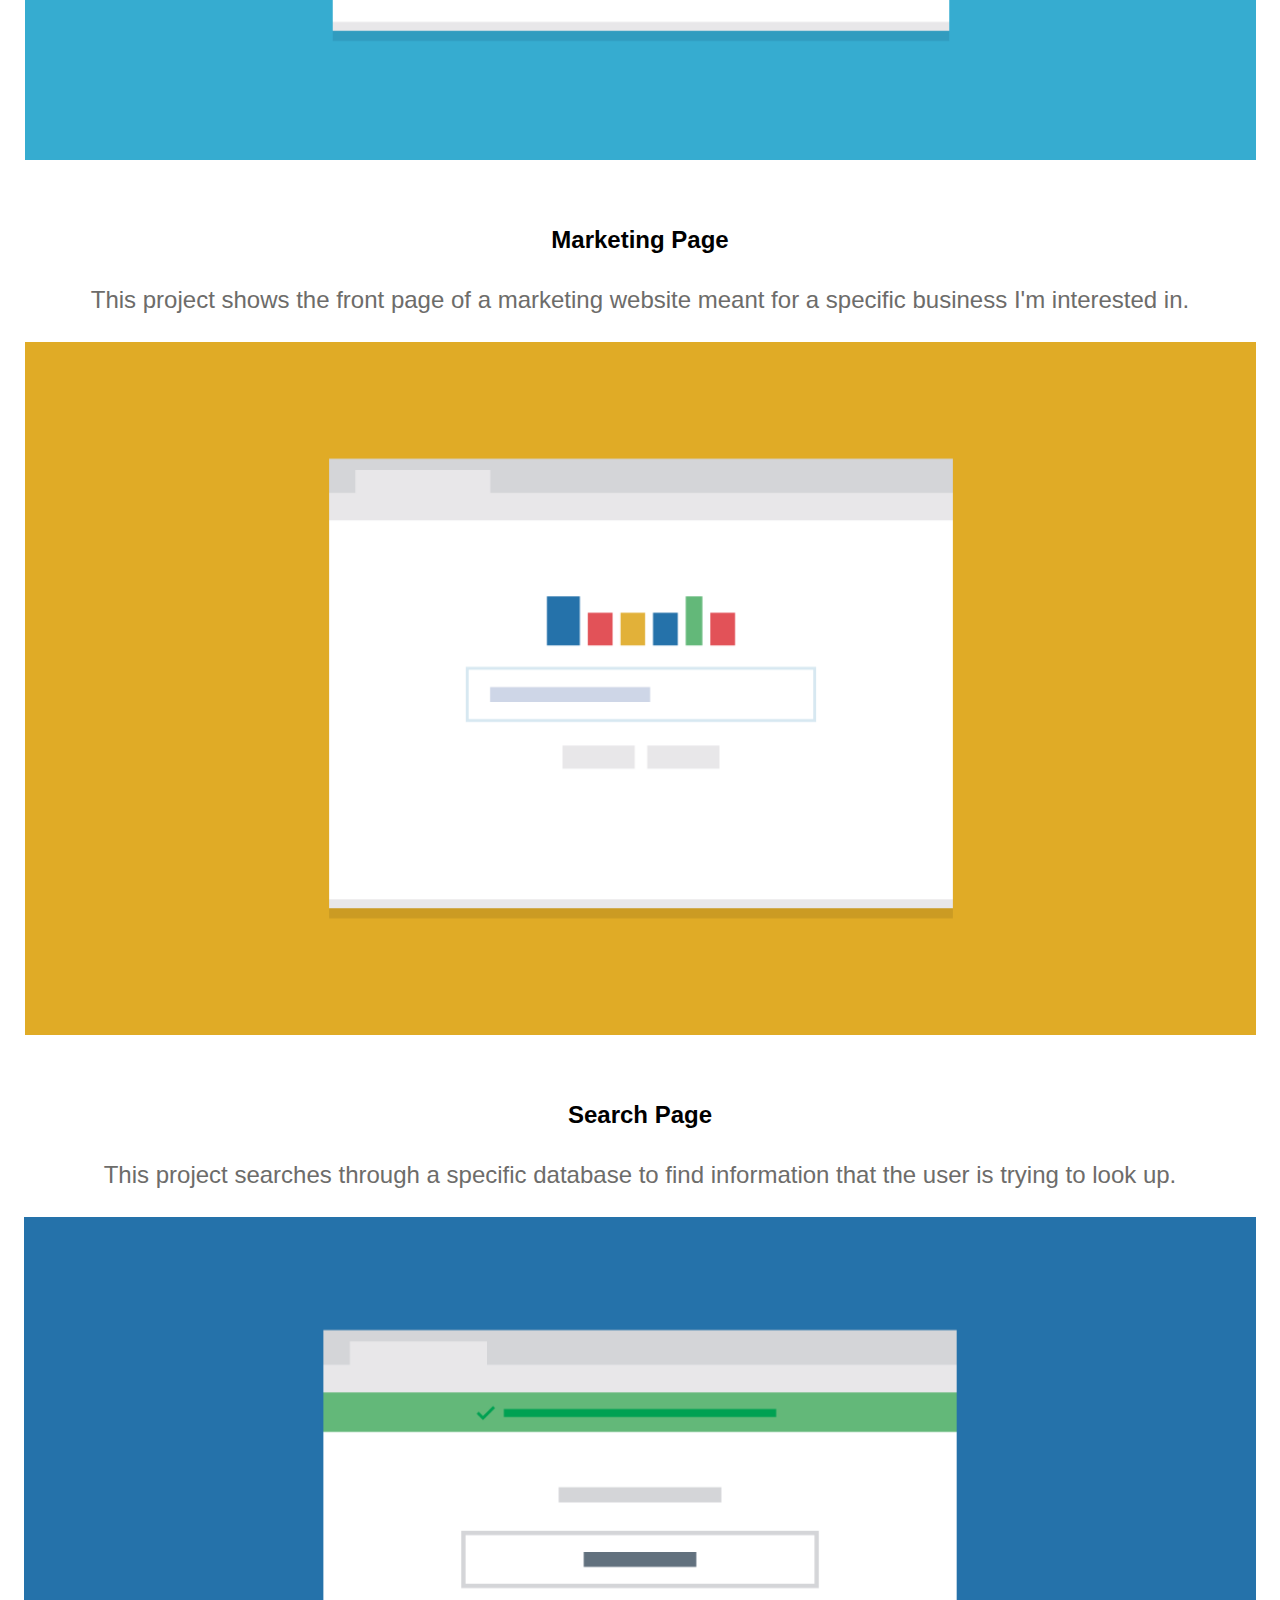
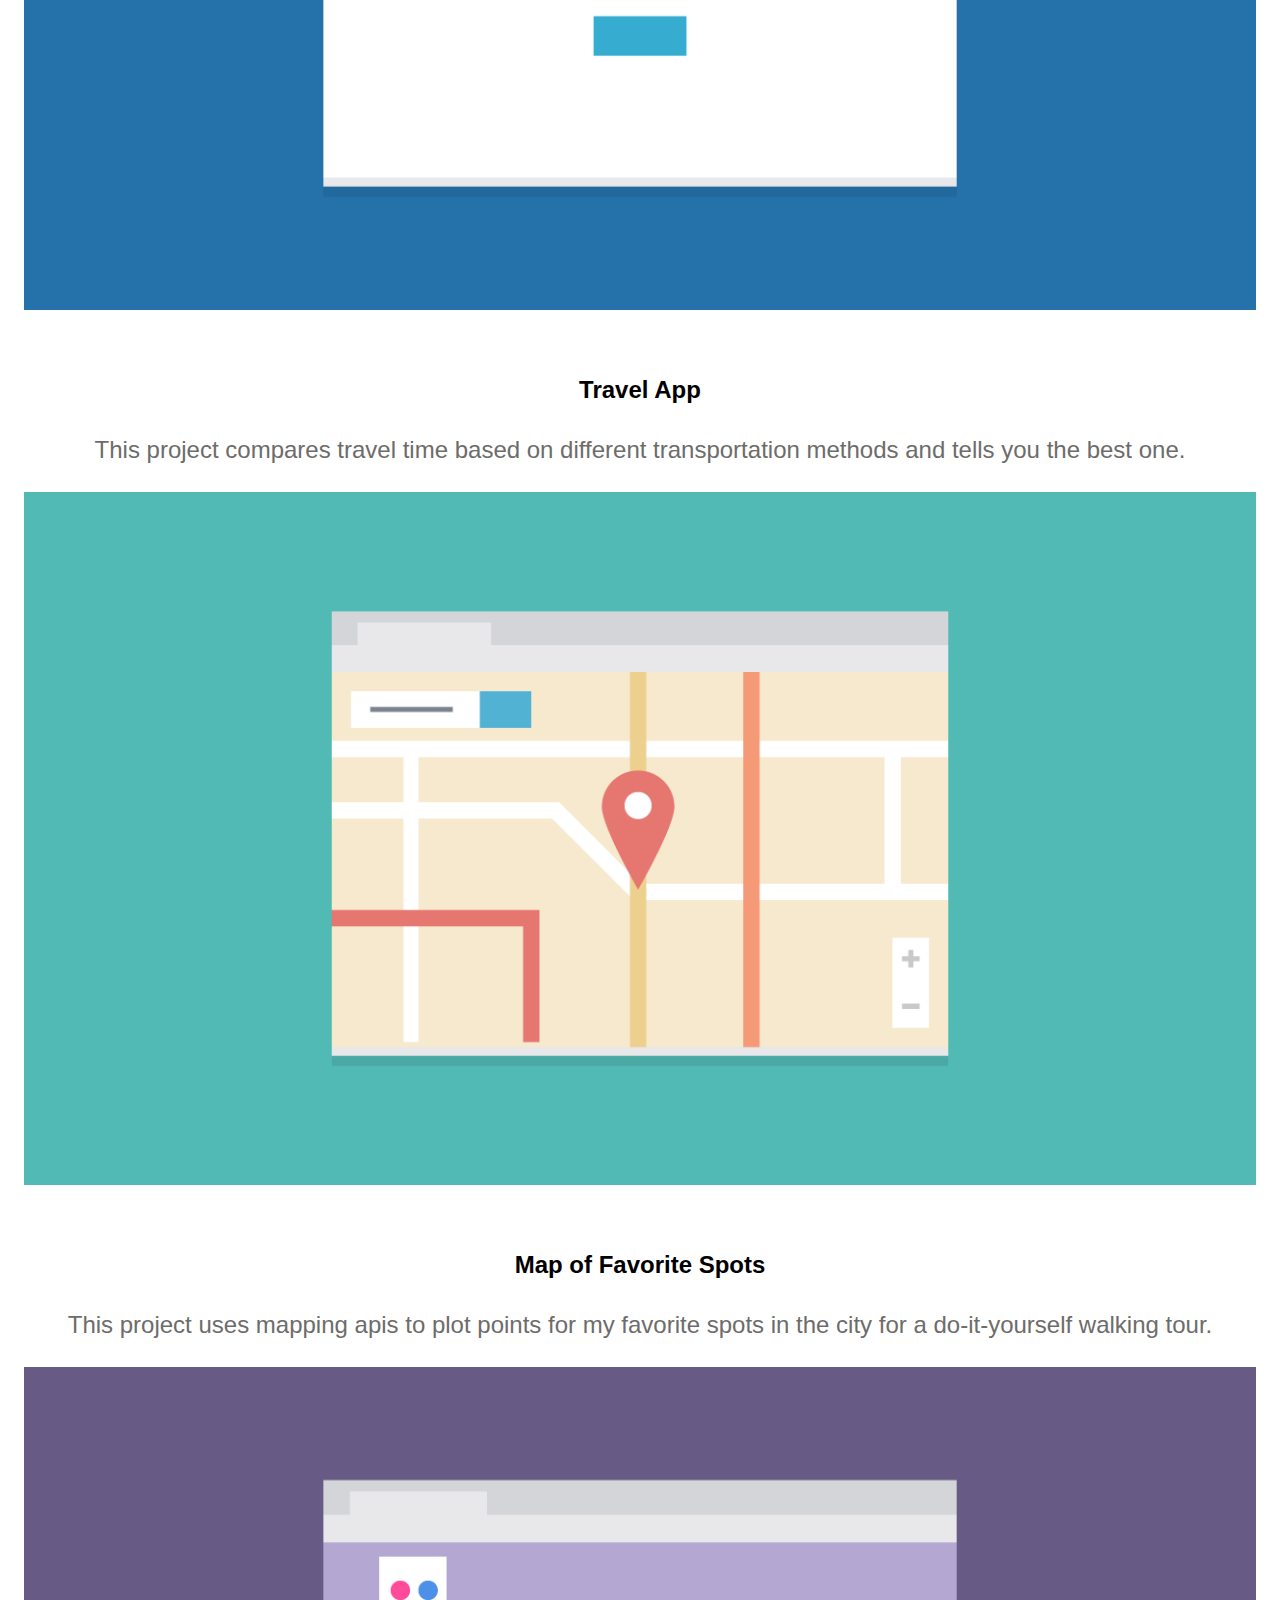
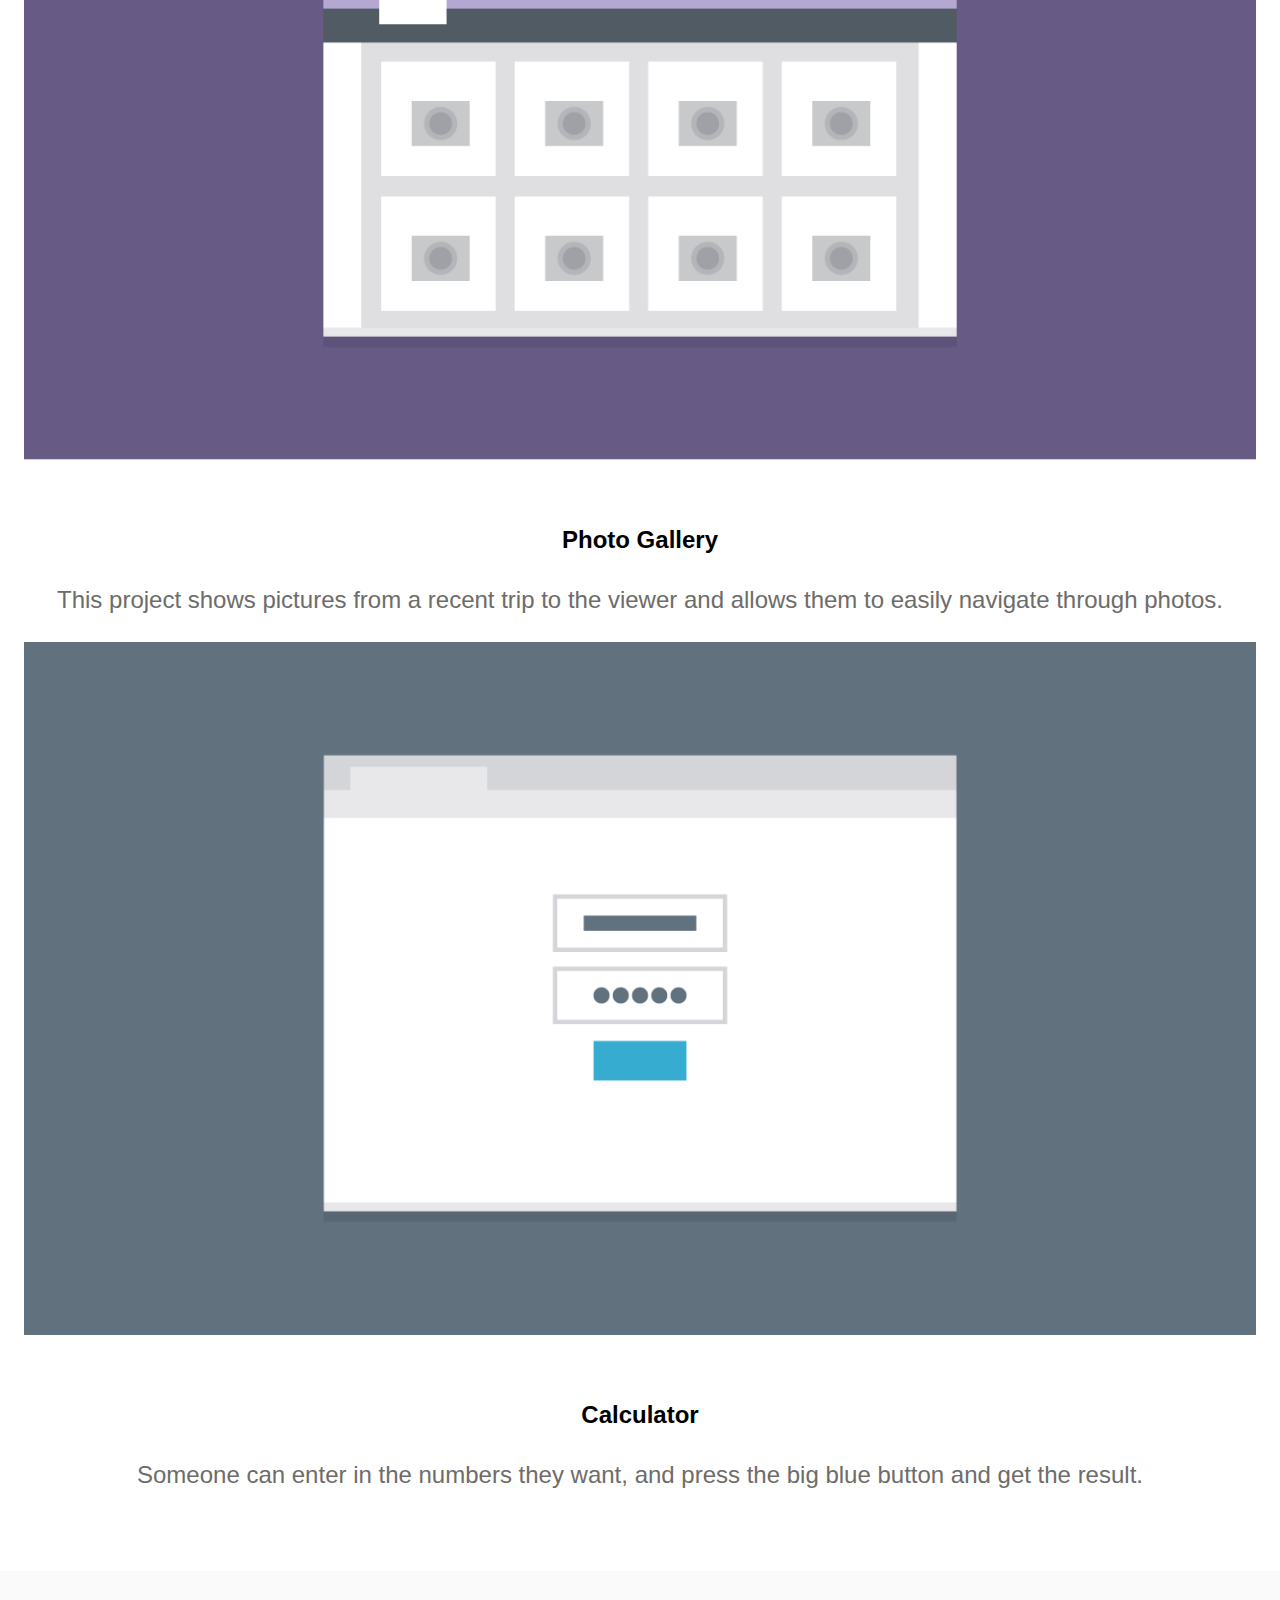
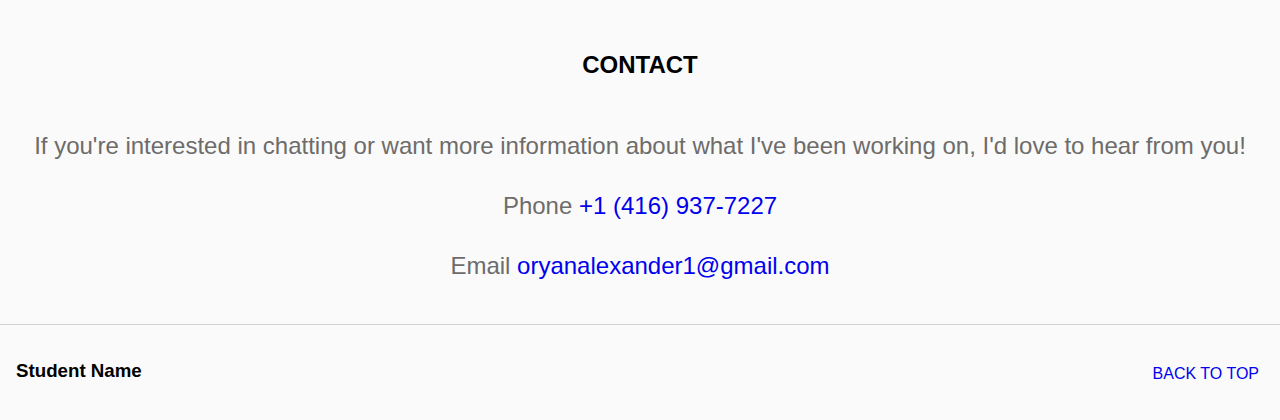
==== commit 601445e3: "updated styleSheet" ====
--- a/index.html
+++ b/index.html
@@ -108,7 +108,7 @@
     </main>
 
     <!-- Footer -->
-    <footer class="main-footer">
+    <footer class="main-footer group">
       <h3>Student Name</h3>
       <!--Footer Nav-->
       <nav>
--- a/css/styles.css
+++ b/css/styles.css
@@ -24,32 +24,14 @@
 
 p {
   color: #6d6c6a;
+  font-size: 1.5em;
 }
 
 a {
   text-decoration: none;
 }
 
-a:link {
-}
-
-a:visited {
-}
-
-a:hover {
-}
-
-a:focus {
-}
-
-a:active {
-}
-
 /* || Base Layout */
-
-.project-wrapper {
-  padding: 1.5em;
-}
 
 .main-header,
 .contact,
@@ -79,13 +61,76 @@
   margin-top: 50px;
 }
 
+.intro {
+  padding: 0 1.5em;
+}
+
 .intro p {
+  padding-bottom: 24px;
+}
+
+main h2 {
+  margin-top: 55px;
+}
+
+.project-wrapper {
+  padding: 1.5em;
+  margin: 30px 0;
 }
 
 img {
   max-width: 100%;
 }
 
+.contact h2 {
+  margin: 60px 0 45px;
+}
+
+.contact section {
+  padding: 0 1.25em;
+}
+
+.main-footer {
+  border-top: 1px solid lightgray;
+}
+
+.footer-nav {
+  float: right;
+  margin-top: 16px;
+  margin-right: 16px;
+  text-transform: uppercase;
+  padding: 5px;
+}
+
+.main-footer h3 {
+  float: left;
+  margin-top: 16px;
+  margin-left: 16px;
+}
+
 .footer-nav .desktop {
   display: none;
 }
+
+.group::after {
+  content: "";
+  display: table;
+  clear: both;
+}
+
+@media (min-width: 768px) {
+  a:link {
+  }
+
+  a:visited {
+  }
+
+  a:hover {
+  }
+
+  a:focus {
+  }
+
+  a:active {
+  }
+}
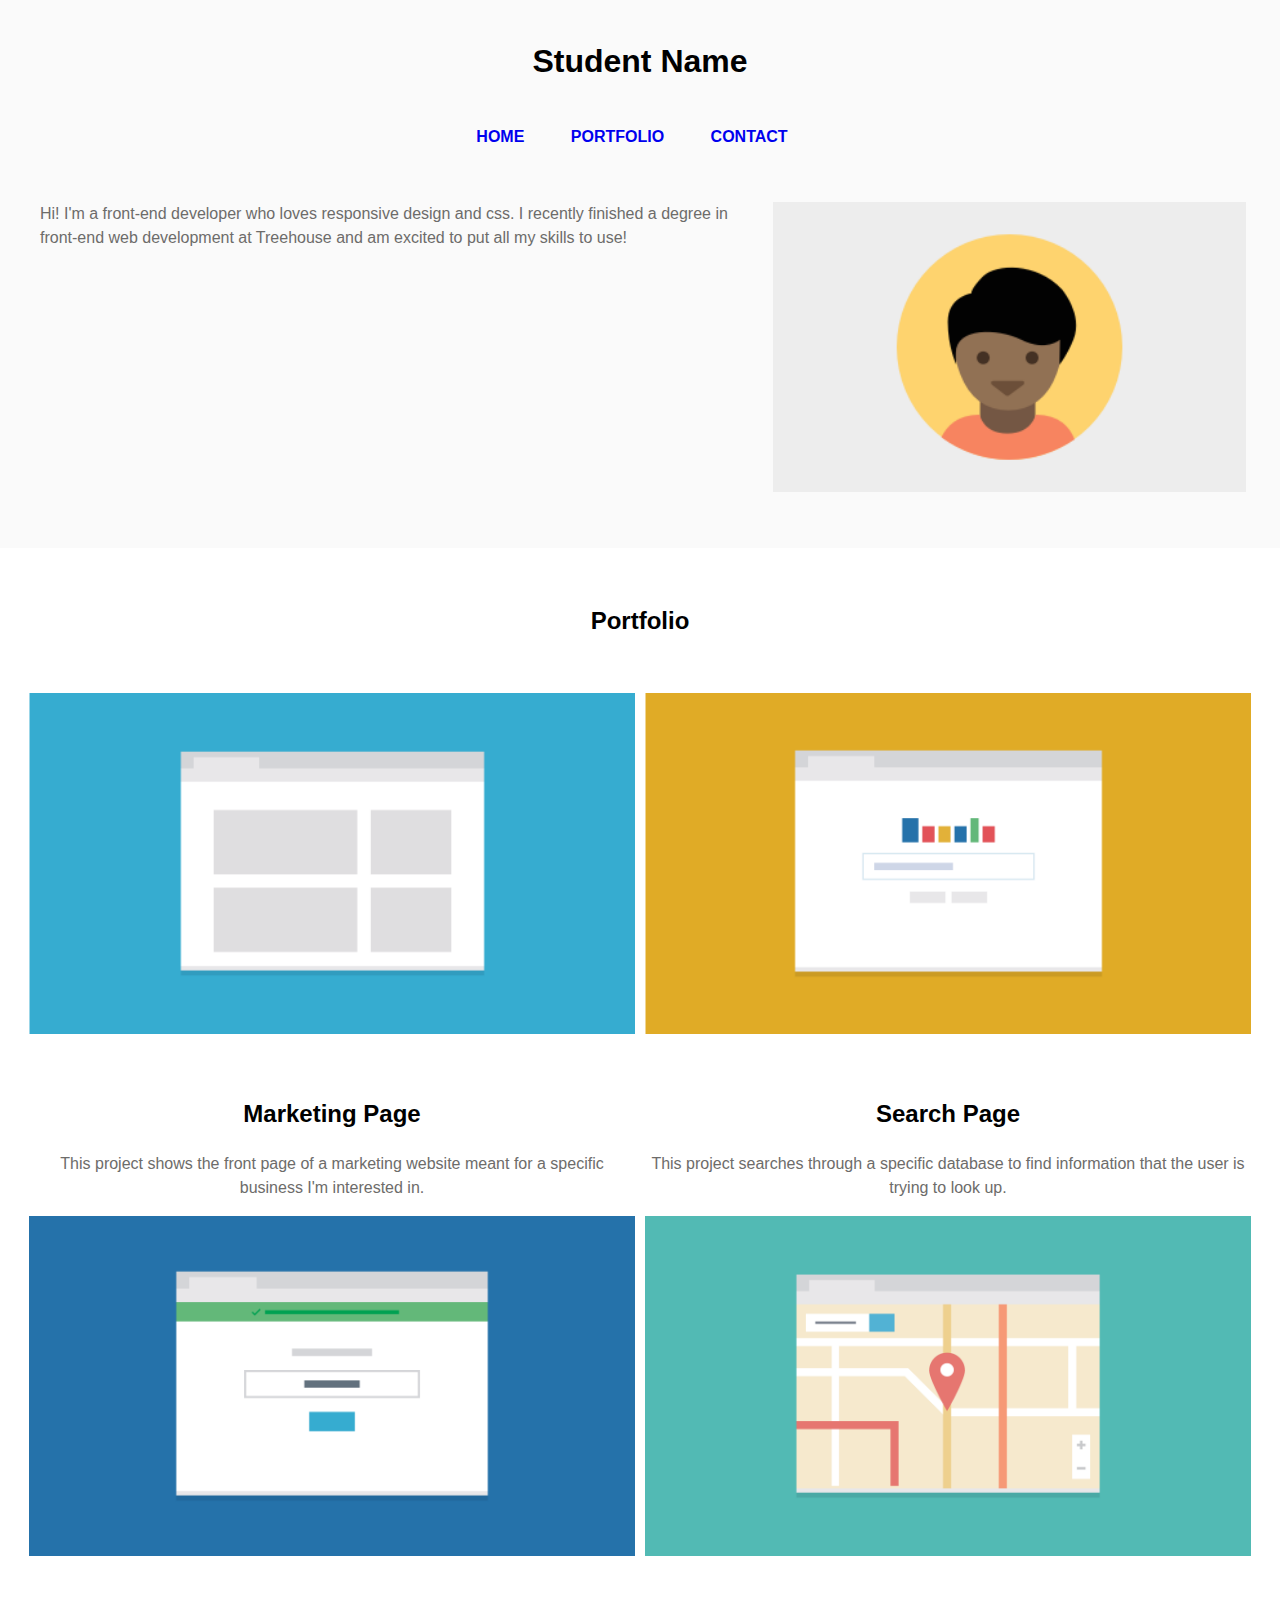
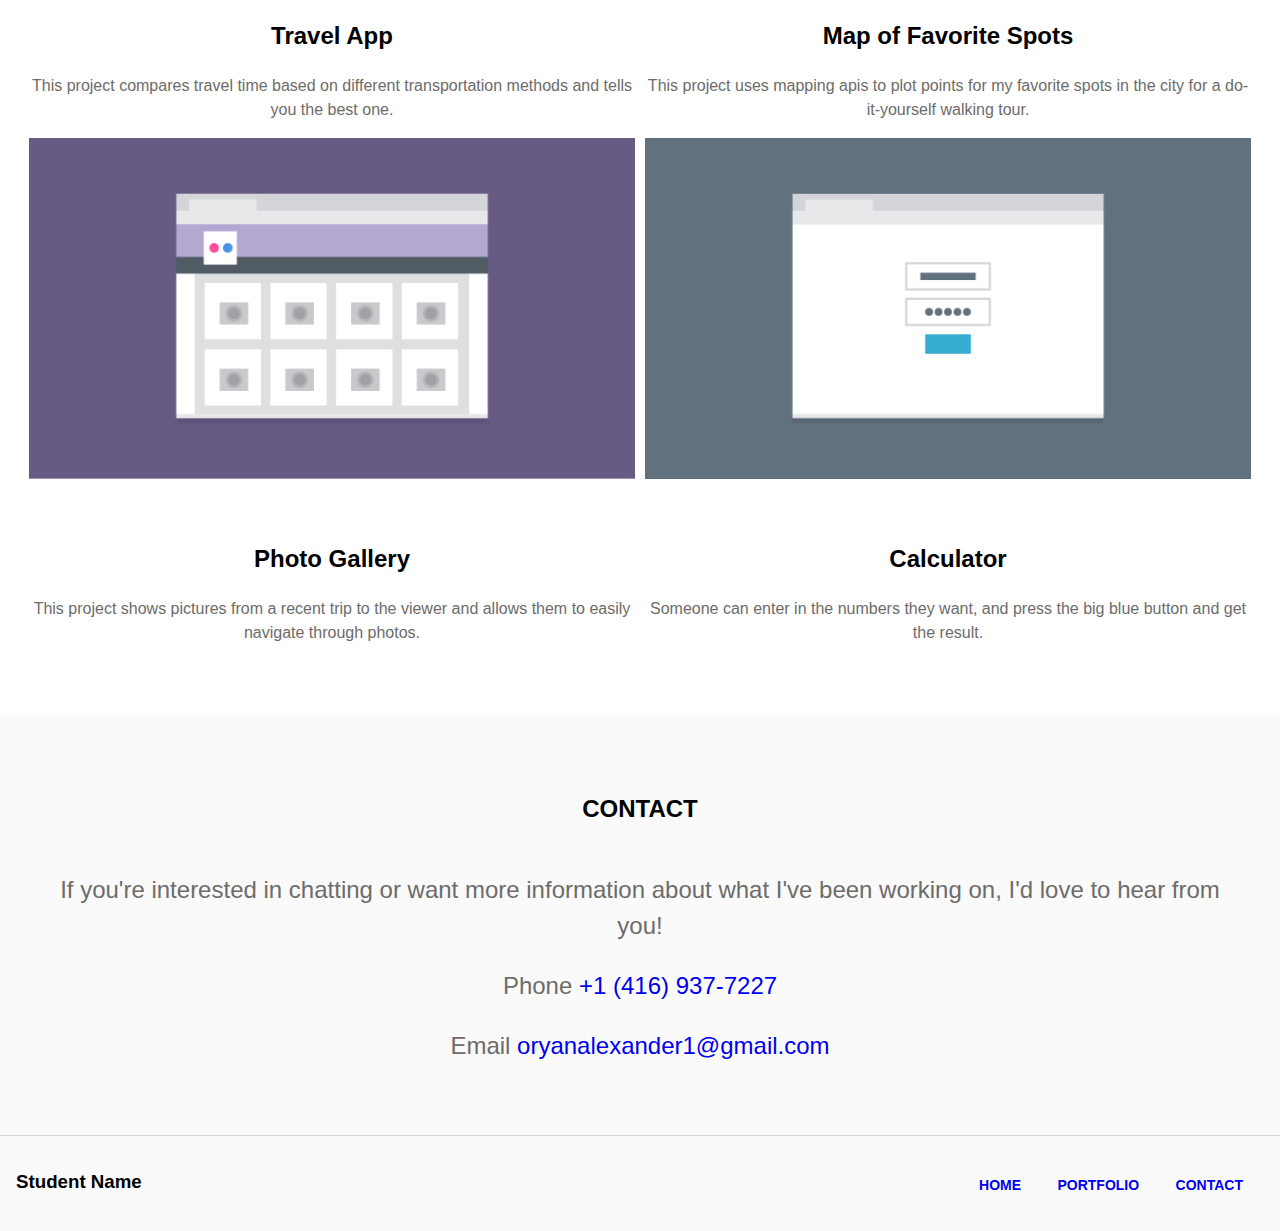
==== commit 9d2e32ce: "added media querie for 768px" ====
--- a/index.html
+++ b/index.html
@@ -22,7 +22,7 @@
         </nav>
       </div>
       <!--Intro-->
-      <div class="intro">
+      <div class="intro group">
         <img src="images/responsive-layout-profile.png" alt="profile picture" />
         <p>
           Hi! I'm a front-end developer who loves responsive design and css. I
@@ -37,8 +37,8 @@
       <section id="portfolio">
         <h2>Portfolio</h2>
         <!--Portfolio-->
-        <div class="project-wrapper">
-          <div>
+        <div class="project-wrapper group">
+          <div class="project-marketing">
             <img src="images/portfolio-1.png" alt="Marketing Page" />
             <h2>Marketing Page</h2>
             <p>
@@ -46,7 +46,7 @@
               a specific business I'm interested in.
             </p>
           </div>
-          <div>
+          <div class="project-search">
             <img src="images/portfolio-2.png" alt="Search Page" />
             <h2>Search Page</h2>
             <p>
@@ -54,7 +54,7 @@
               information that the user is trying to look up.
             </p>
           </div>
-          <div>
+          <div class="project-travel">
             <img src="images/portfolio-3.png" alt="Travel App" />
             <h2>Travel App</h2>
             <p>
@@ -62,7 +62,7 @@
               transportation methods and tells you the best one.
             </p>
           </div>
-          <div>
+          <div class="project-map">
             <img src="images/portfolio-4.png" alt="Map of Favorite Spots" />
             <h2>Map of Favorite Spots</h2>
             <p>
@@ -70,7 +70,7 @@
               spots in the city for a do-it-yourself walking tour.
             </p>
           </div>
-          <div>
+          <div class="project-photo">
             <img src="images/portfolio-5.png" alt="Photo Gallery" />
             <h2>Photo Gallery</h2>
             <p>
@@ -78,7 +78,7 @@
               allows them to easily navigate through photos.
             </p>
           </div>
-          <div>
+          <div class="project-calculator">
             <img src="images/portfolio-6.png" alt="Calculator" />
             <h2>Calculator</h2>
             <p>
@@ -113,7 +113,7 @@
       <!--Footer Nav-->
       <nav>
         <ul class="footer-nav">
-          <li><a href="#top">Back to top</a></li>
+          <li class="phone"><a href="#top">Back to top</a></li>
           <li class="desktop"><a href="#home">Home</a></li>
           <li class="desktop"><a href="#portfolio">Portfolio</a></li>
           <li class="desktop"><a href="#contact">Contact</a></li>
--- a/css/styles.css
+++ b/css/styles.css
@@ -118,7 +118,11 @@
   clear: both;
 }
 
+/* || Media queries */
+
 @media (min-width: 768px) {
+  /* || Styles for the link state */
+
   a:link {
   }
 
@@ -126,6 +130,8 @@
   }
 
   a:hover {
+    border-bottom: 1px solid #000;
+    background-color: #fff;
   }
 
   a:focus {
@@ -133,4 +139,81 @@
 
   a:active {
   }
-}
+
+  /* || Styling header section */
+
+  .main-nav li {
+    display: inline-block;
+    background-color: #fafafa;
+    margin-right: 16px;
+    padding: 13px;
+  }
+
+  .intro img {
+    float: right;
+    width: 40%;
+    margin-top: 20px;
+    padding: 0 10px;
+  }
+
+  .intro p {
+    float: left;
+    width: 60%;
+    text-align: left;
+    padding: 0 1em;
+    /* padding: 1em; */
+  }
+
+  .intro img,
+  .intro p {
+    margin: 40px 0;
+  }
+
+  p {
+    font-size: 1rem;
+  }
+
+  /* || project layout */
+
+  .project-marketing,
+  .project-search {
+    width: 50%;
+    float: left;
+    padding: 0 5px;
+  }
+
+  .project-travel,
+  .project-map {
+    width: 50%;
+    float: left;
+    padding: 0 5px;
+  }
+
+  .project-photo,
+  .project-calculator {
+    width: 50%;
+    float: left;
+    padding: 0 5px;
+  }
+
+  .contact section {
+    margin-bottom: 55px;
+  }
+
+  .contact p {
+    font-size: 1.5em;
+    padding: 0 40px;
+    margin-bottom: ;
+  }
+
+  .footer-nav .phone {
+    display: none;
+  }
+
+  .footer-nav .desktop {
+    display: inline-block;
+    padding: 0 16px;
+    font-weight: bold;
+    font-size: 14px;
+  }
+}
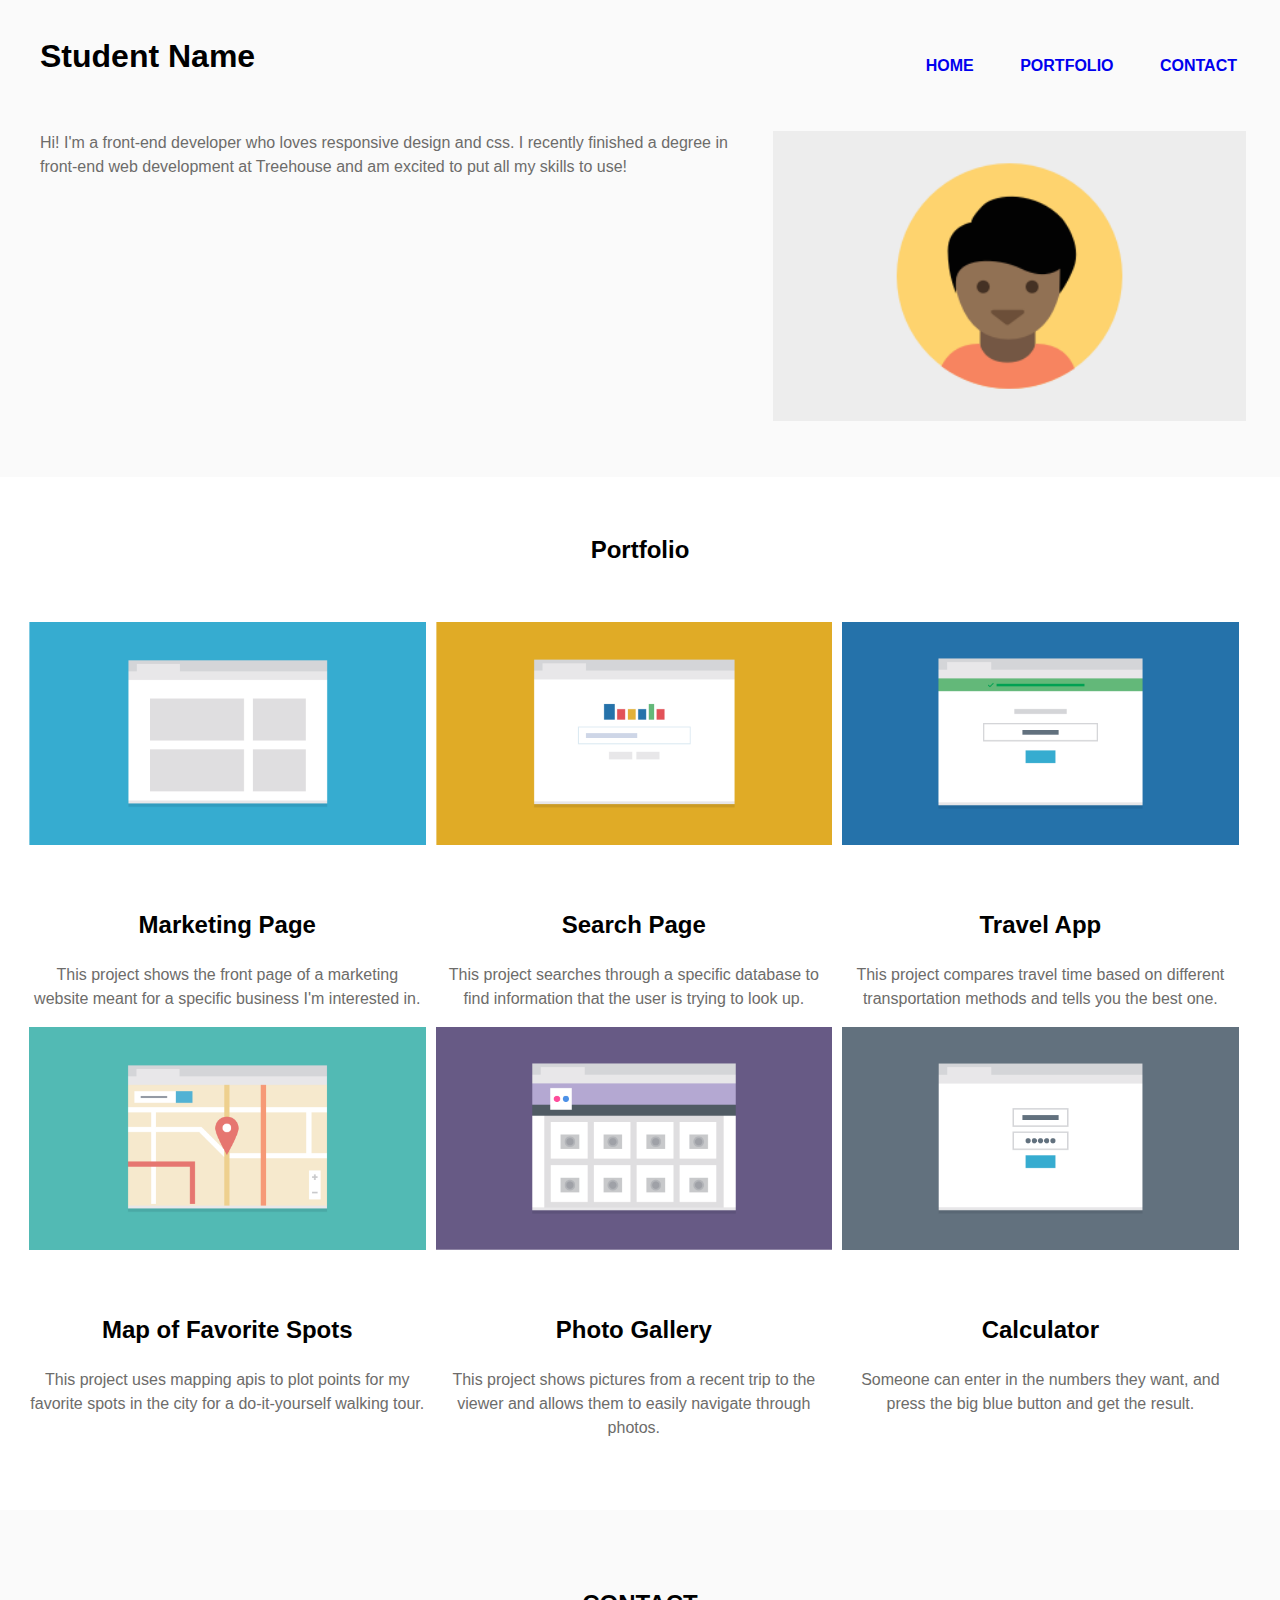
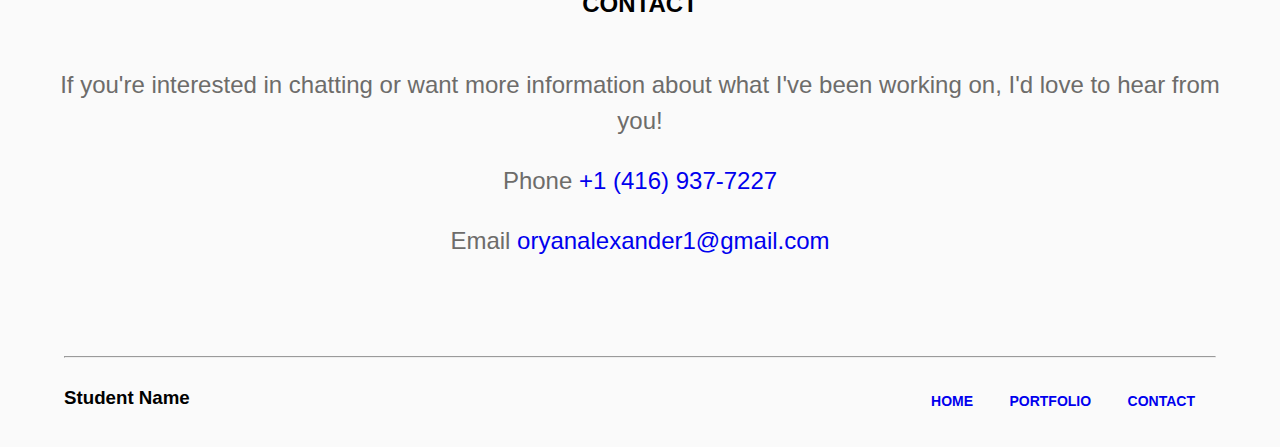
==== commit 9d213b1c: "updated index.html styles.css" ====
--- a/index.html
+++ b/index.html
@@ -10,7 +10,7 @@
   <body>
     <!-- Header -->
     <header class="main-header">
-      <div id="home">
+      <div id="home" class="group">
         <h1 class="site-name">Student Name</h1>
         <!--Navigation-->
         <nav>
@@ -109,16 +109,19 @@
 
     <!-- Footer -->
     <footer class="main-footer group">
-      <h3>Student Name</h3>
-      <!--Footer Nav-->
-      <nav>
-        <ul class="footer-nav">
-          <li class="phone"><a href="#top">Back to top</a></li>
-          <li class="desktop"><a href="#home">Home</a></li>
-          <li class="desktop"><a href="#portfolio">Portfolio</a></li>
-          <li class="desktop"><a href="#contact">Contact</a></li>
-        </ul>
-      </nav>
+      <div class="wrapper">
+        <hr />
+        <h3>Student Name</h3>
+        <!--Footer Nav-->
+        <nav>
+          <ul class="footer-nav">
+            <li class="phone"><a href="#top">Back to top</a></li>
+            <li class="desktop"><a href="#home">Home</a></li>
+            <li class="desktop"><a href="#portfolio">Portfolio</a></li>
+            <li class="desktop"><a href="#contact">Contact</a></li>
+          </ul>
+        </nav>
+      </div>
     </footer>
   </body>
 </html>
--- a/css/styles.css
+++ b/css/styles.css
@@ -89,15 +89,15 @@
 .contact section {
   padding: 0 1.25em;
 }
-
+/* 
 .main-footer {
   border-top: 1px solid lightgray;
-}
+} */
 
 .footer-nav {
   float: right;
   margin-top: 16px;
-  margin-right: 16px;
+  /* margin-right: 16px; */
   text-transform: uppercase;
   padding: 5px;
 }
@@ -105,7 +105,7 @@
 .main-footer h3 {
   float: left;
   margin-top: 16px;
-  margin-left: 16px;
+  /* margin-left: 16px; */
 }
 
 .footer-nav .desktop {
@@ -130,8 +130,8 @@
   }
 
   a:hover {
-    border-bottom: 1px solid #000;
-    background-color: #fff;
+    border-bottom: 2px solid #000;
+    background-color: lightblue;
   }
 
   a:focus {
@@ -217,3 +217,40 @@
     font-size: 14px;
   }
 }
+
+@media (min-width: 1024px) {
+  .site-name {
+    float: left;
+    margin: 16px 0px 5px 40px;
+  }
+  .main-nav {
+    float: right;
+    width: auto;
+    margin-top: 20px;
+    margin-right: 14px;
+  }
+
+  .project-marketing,
+  .project-search,
+  .project-travel {
+    width: 33%;
+    float: left;
+  }
+
+  .project-map,
+  .project-photo,
+  .project-calculator {
+    width: 33%;
+    float: left;
+  }
+
+  .wrapper {
+    width: 90%;
+    margin: 0 auto;
+  }
+
+  hr {
+    margin: 10px 0;
+    background-color: lightgray;
+  }
+}
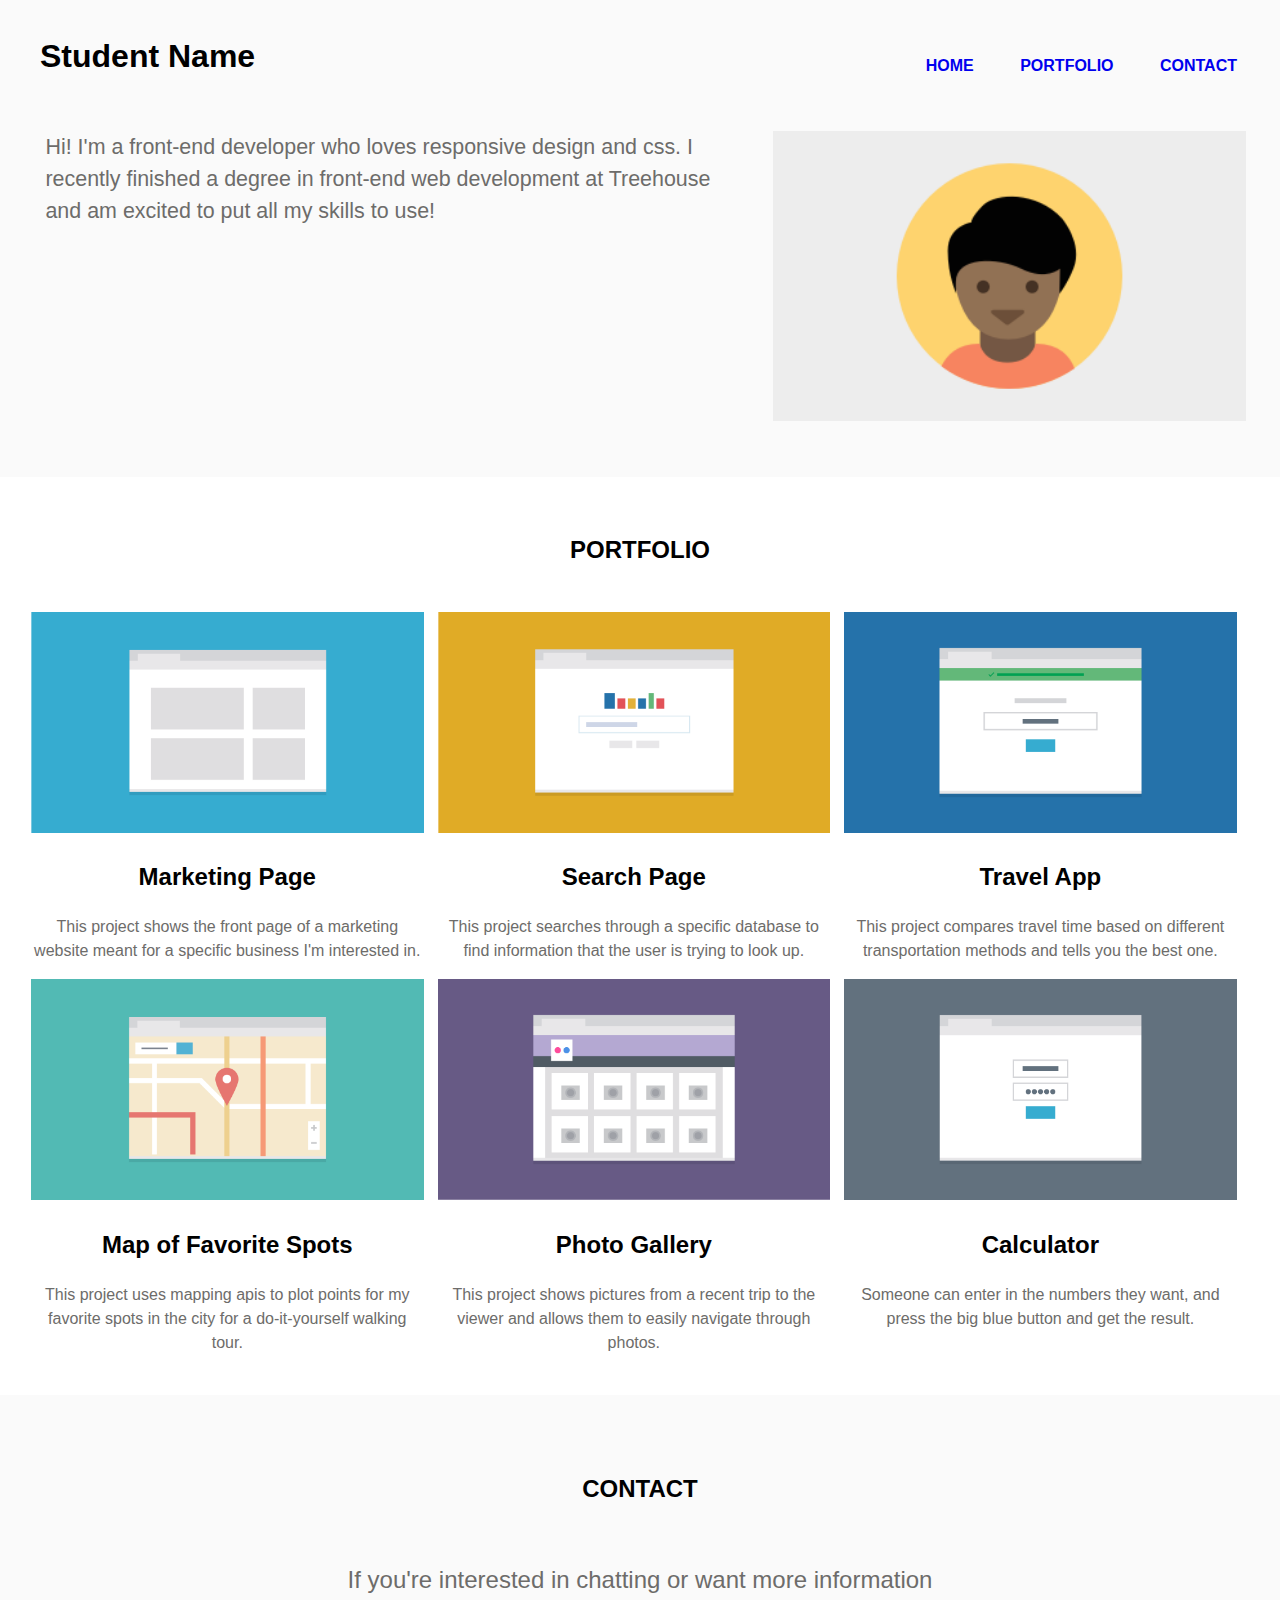
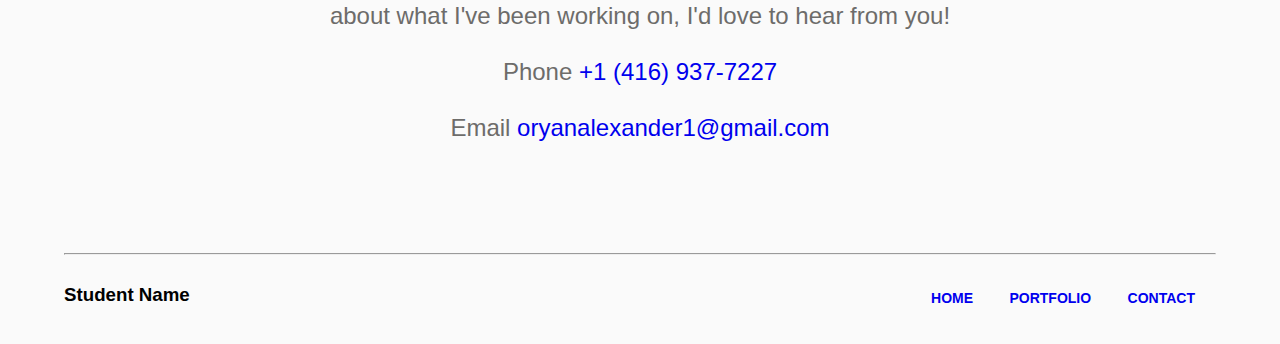
==== commit c55cc4e5: "update styles.css" ====
--- a/index.html
+++ b/index.html
@@ -35,7 +35,7 @@
     <!-- Main -->
     <main>
       <section id="portfolio">
-        <h2>Portfolio</h2>
+        <h2 class="portfolio">Portfolio</h2>
         <!--Portfolio-->
         <div class="project-wrapper group">
           <div class="project-marketing">
--- a/css/styles.css
+++ b/css/styles.css
@@ -69,8 +69,9 @@
   padding-bottom: 24px;
 }
 
-main h2 {
+main .portfolio {
   margin-top: 55px;
+  text-transform: uppercase;
 }
 
 .project-wrapper {
@@ -88,6 +89,16 @@
 
 .contact section {
   padding: 0 1.25em;
+}
+
+.wrapper {
+  width: 90%;
+  margin: 0 auto;
+}
+
+hr {
+  margin: 10px 0;
+  background-color: lightgray;
 }
 /* 
 .main-footer {
@@ -135,9 +146,14 @@
   }
 
   a:focus {
+    border-bottom: 2px solid #000;
+    background-color: royalblue;
+    color: white;
   }
 
   a:active {
+    border-bottom: 2px solid #000;
+    background-color: green;
   }
 
   /* || Styling header section */
@@ -179,22 +195,29 @@
   .project-search {
     width: 50%;
     float: left;
-    padding: 0 5px;
+    padding: 0 7px;
   }
 
   .project-travel,
   .project-map {
     width: 50%;
     float: left;
-    padding: 0 5px;
+    padding: 0 7px;
   }
 
   .project-photo,
   .project-calculator {
     width: 50%;
     float: left;
-    padding: 0 5px;
-  }
+    padding: 0 7px;
+  }
+
+  .project-wrapper {
+    max-width: 807px;
+    margin: 0 auto;
+  }
+
+  /* || Styling the contact section */
 
   .contact section {
     margin-bottom: 55px;
@@ -202,7 +225,9 @@
 
   .contact p {
     font-size: 1.5em;
-    padding: 0 40px;
+    padding: 10px 0;
+    max-width: 650px;
+    margin: 0 auto;
     margin-bottom: ;
   }
 
@@ -218,6 +243,8 @@
   }
 }
 
+/* || Media 1024px */
+
 @media (min-width: 1024px) {
   .site-name {
     float: left;
@@ -230,6 +257,10 @@
     margin-right: 14px;
   }
 
+  .intro p {
+    font-size: 1.34em;
+  }
+
   .project-marketing,
   .project-search,
   .project-travel {
@@ -244,13 +275,8 @@
     float: left;
   }
 
-  .wrapper {
-    width: 90%;
-    margin: 0 auto;
-  }
-
-  hr {
-    margin: 10px 0;
-    background-color: lightgray;
-  }
-}
+  .project-wrapper {
+    min-width: 1024px;
+    max-width: 1424px;
+  }
+}
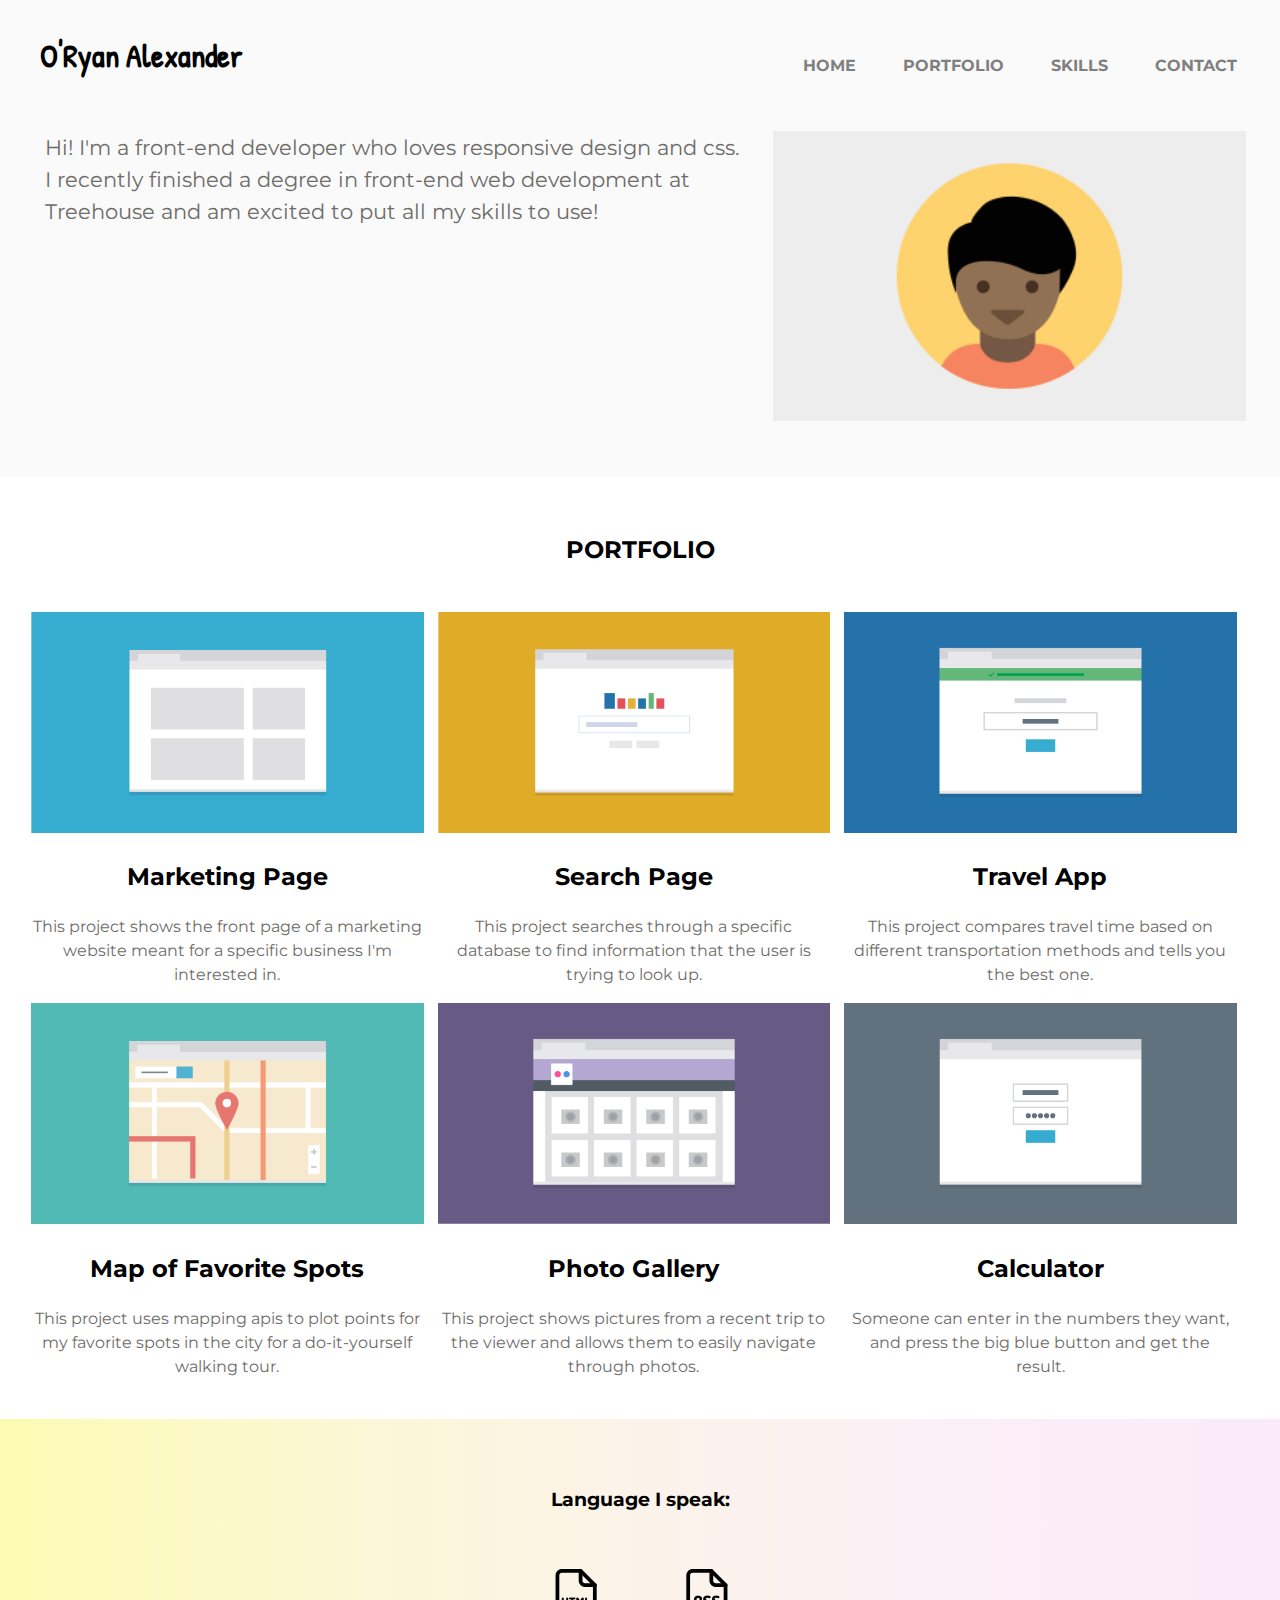
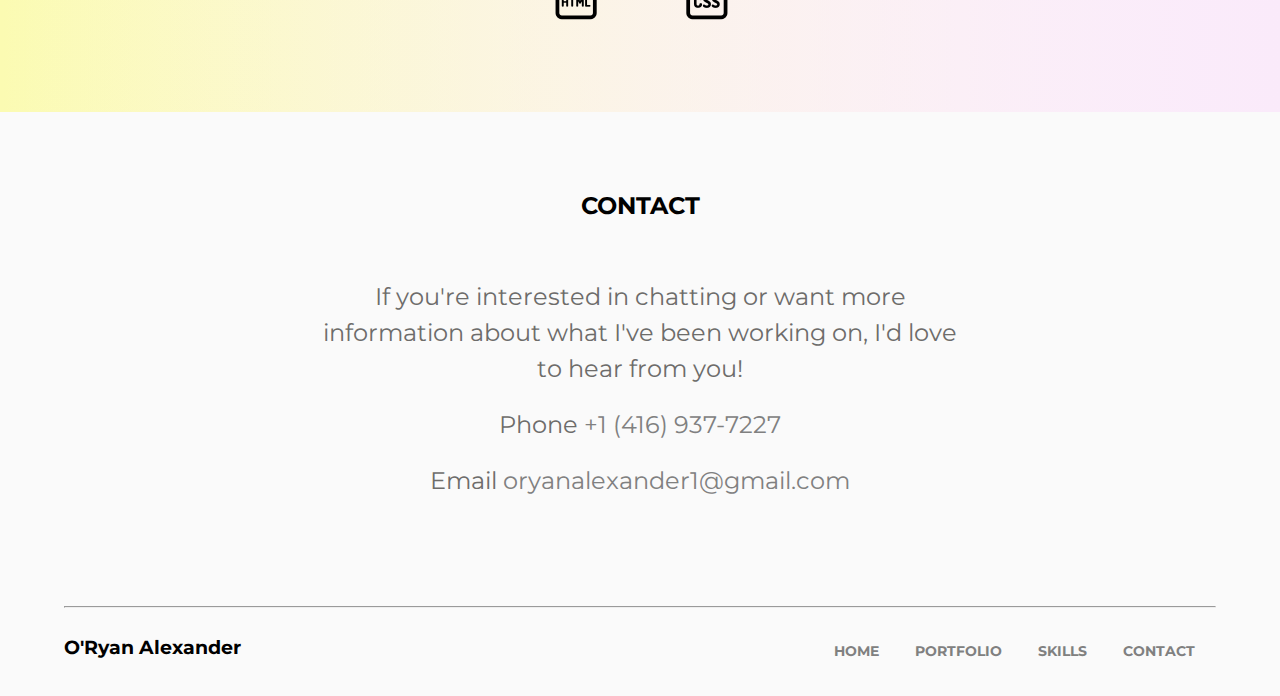
==== commit a658524a: "added skills section" ====
--- a/index.html
+++ b/index.html
@@ -5,18 +5,27 @@
     <meta name="viewport" content="width=device-width, initial-scale=1.0" />
     <link rel="stylesheet" href="css/normalize.css" />
     <link rel="stylesheet" href="css/styles.css" />
+    <link
+      href="https://fonts.googleapis.com/css?family=Montserrat&display=swap"
+      rel="stylesheet"
+    />
+    <link
+      href="https://fonts.googleapis.com/css?family=Patrick+Hand&display=swap"
+      rel="stylesheet"
+    />
     <title>Responsive Layout</title>
   </head>
   <body>
     <!-- Header -->
     <header class="main-header">
       <div id="home" class="group">
-        <h1 class="site-name">Student Name</h1>
+        <h1 class="site-name">O'Ryan Alexander</h1>
         <!--Navigation-->
         <nav>
           <ul class="main-nav">
             <li><a href="#home">Home</a></li>
             <li><a href="#portfolio">Portfolio</a></li>
+            <li><a href="#skills">Skills</a></li>
             <li><a href="#contact">contact</a></li>
           </ul>
         </nav>
@@ -88,6 +97,16 @@
           </div>
         </div>
       </section>
+
+      <!-- Skills -->
+      <div class="skills" id="skills">
+        <section>
+          <h3>Language I speak:</h3>
+          <img class="html-icon" src="images/html.png" alt="html Icon" />
+          <img class="css-icon" src="images/css.png" alt="css Icon" />
+        </section>
+      </div>
+
       <!--Contact-->
       <div id="contact" class="contact">
         <section>
@@ -96,8 +115,10 @@
             If you're interested in chatting or want more information about what
             I've been working on, I'd love to hear from you!
           </p>
-          <p>Phone <a href="tel:14169377227">+1 (416) 937-7227</a></p>
-          <p>
+          <p class="phone">
+            Phone <a href="tel:14169377227">+1 (416) 937-7227</a>
+          </p>
+          <p class="email">
             Email
             <a href="mailto:oryanalexander1@gmail.com"
               >oryanalexander1@gmail.com</a
@@ -111,13 +132,14 @@
     <footer class="main-footer group">
       <div class="wrapper">
         <hr />
-        <h3>Student Name</h3>
+        <h3>O'Ryan Alexander</h3>
         <!--Footer Nav-->
         <nav>
           <ul class="footer-nav">
             <li class="phone"><a href="#top">Back to top</a></li>
             <li class="desktop"><a href="#home">Home</a></li>
             <li class="desktop"><a href="#portfolio">Portfolio</a></li>
+            <li class="desktop"><a href="#skills">Skills</a></li>
             <li class="desktop"><a href="#contact">Contact</a></li>
           </ul>
         </nav>
--- a/css/styles.css
+++ b/css/styles.css
@@ -11,7 +11,7 @@
 }
 
 body {
-  font: normal 1em/1.5 "helvetica neue", helvetica, arial, sans-serif;
+  font: normal 1em/1.5 "Montserrat", helvetica, arial, sans-serif;
   text-align: center;
   margin: 0;
 }
@@ -20,6 +20,10 @@
 .contact,
 .main-footer {
   background-color: #fafafa;
+}
+
+h1 {
+  font-family: "Patrick Hand", cursive;
 }
 
 p {
@@ -57,7 +61,6 @@
 }
 
 .intro img {
-  width: 55%;
   margin-top: 50px;
 }
 
@@ -91,6 +94,25 @@
   padding: 0 1.25em;
 }
 
+.email,
+.phone {
+  font-size: 1rem;
+}
+
+.skills section {
+  padding: 3em;
+}
+
+.skills {
+  background: linear-gradient(to left, #faeafa, transparent),
+    linear-gradient(to right, #fbfbb2, transparent);
+}
+
+.css-icon,
+.html-icon {
+  padding: 30px;
+}
+
 .wrapper {
   width: 90%;
   margin: 0 auto;
@@ -100,15 +122,10 @@
   margin: 10px 0;
   background-color: lightgray;
 }
-/* 
-.main-footer {
-  border-top: 1px solid lightgray;
-} */
 
 .footer-nav {
   float: right;
   margin-top: 16px;
-  /* margin-right: 16px; */
   text-transform: uppercase;
   padding: 5px;
 }
@@ -116,7 +133,6 @@
 .main-footer h3 {
   float: left;
   margin-top: 16px;
-  /* margin-left: 16px; */
 }
 
 .footer-nav .desktop {
@@ -135,9 +151,11 @@
   /* || Styles for the link state */
 
   a:link {
+    color: gray;
   }
 
   a:visited {
+    color: blue;
   }
 
   a:hover {
@@ -177,7 +195,6 @@
     width: 60%;
     text-align: left;
     padding: 0 1em;
-    /* padding: 1em; */
   }
 
   .intro img,
@@ -228,7 +245,6 @@
     padding: 10px 0;
     max-width: 650px;
     margin: 0 auto;
-    margin-bottom: ;
   }
 
   .footer-nav .phone {
